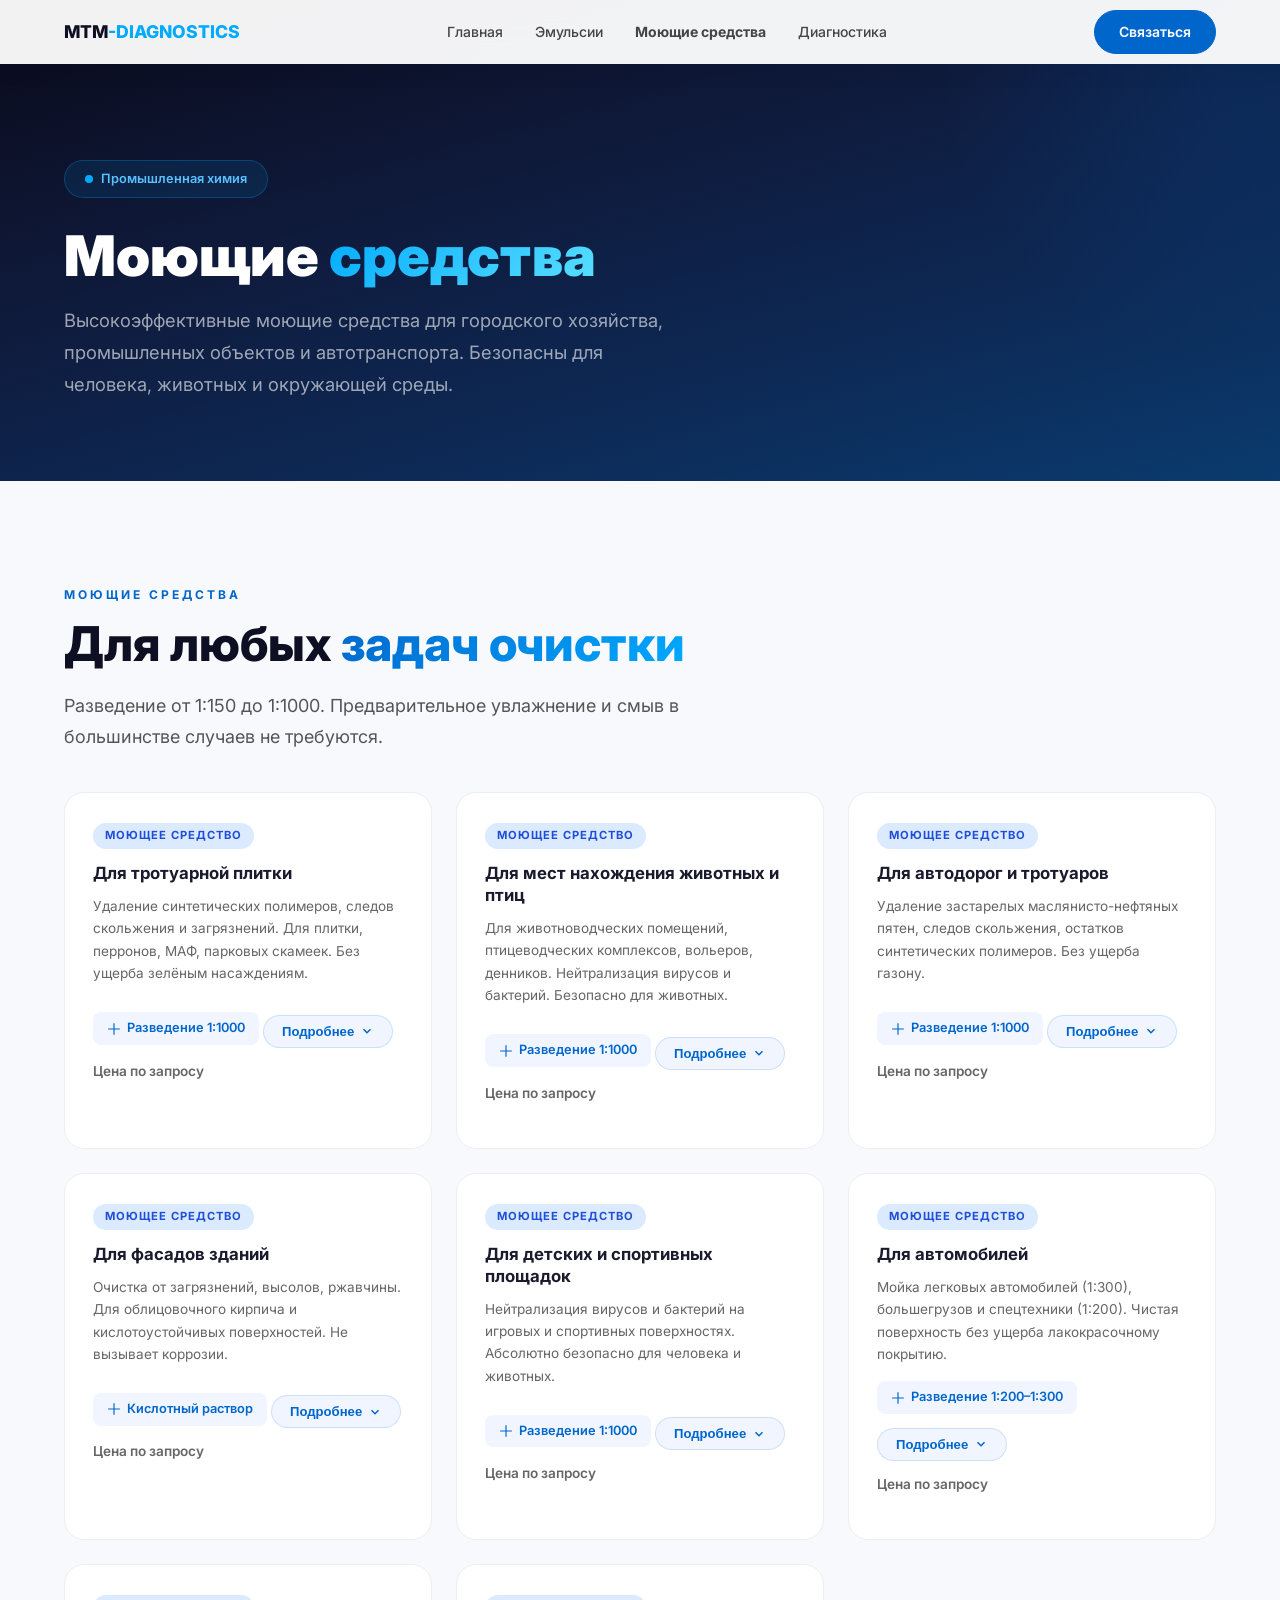
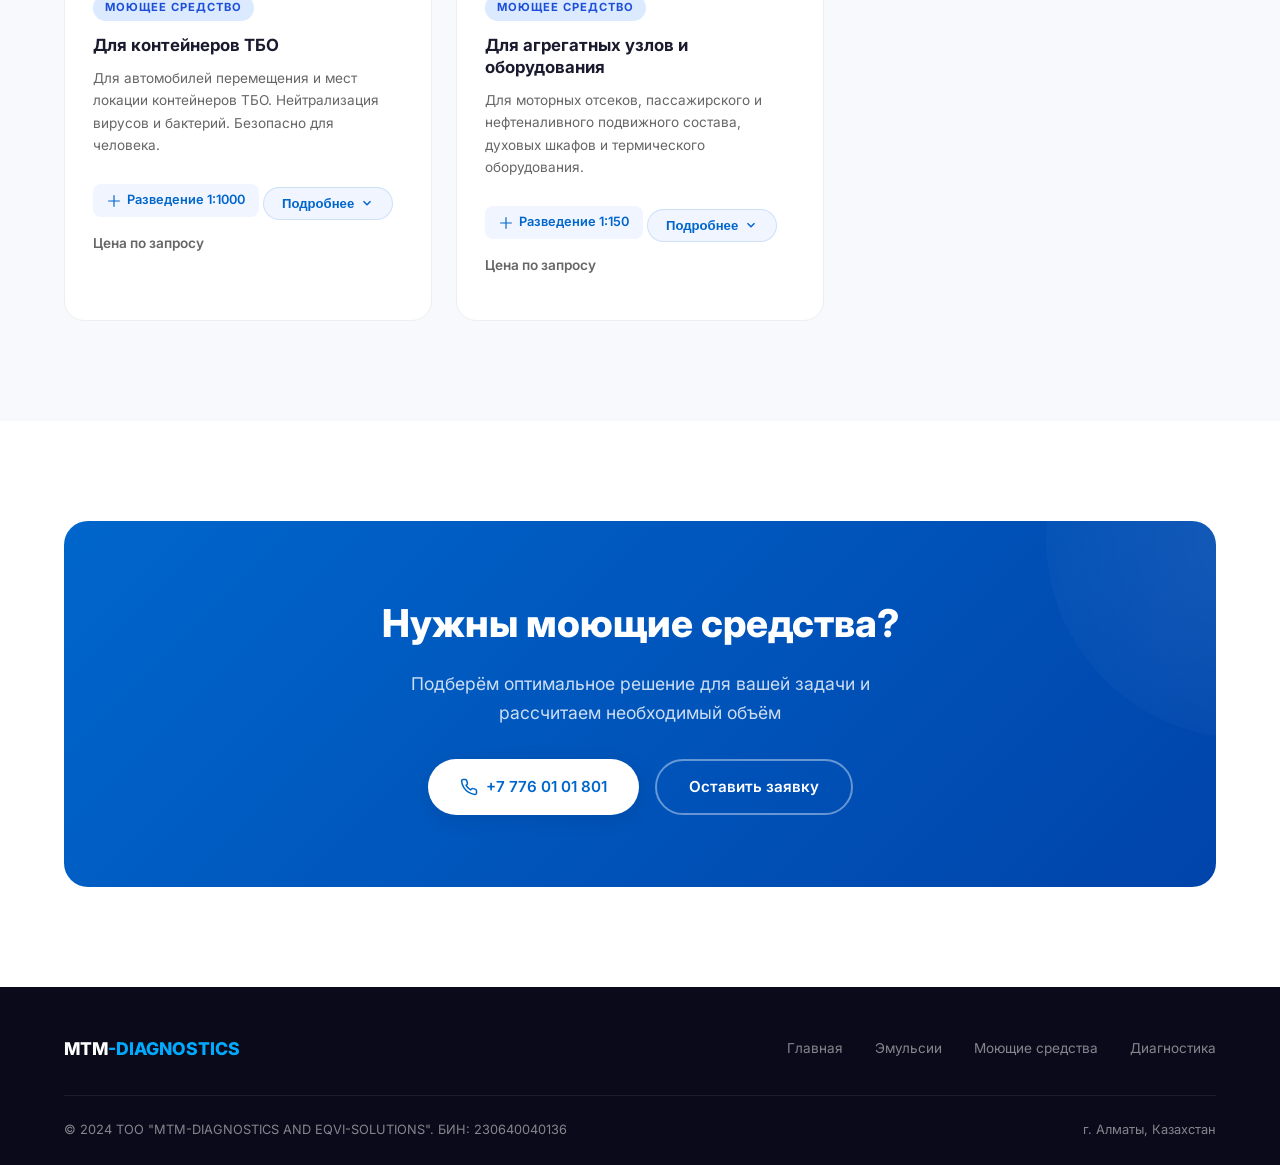
==== cleaning.html @ 6b984c1b "Разделение сайта на 4 страницы: главная, эмульсии, моющие средства, диагностика Вынесены общие стили" ====
<!DOCTYPE html>
<html lang="ru">
<head>
    <meta charset="UTF-8">
    <meta name="viewport" content="width=device-width, initial-scale=1.0">
    <title>Моющие средства — MTM-DIAGNOSTICS AND EQVI-SOLUTIONS</title>
    <link rel="preconnect" href="https://fonts.googleapis.com">
    <link href="https://fonts.googleapis.com/css2?family=Inter:wght@300;400;500;600;700;800;900&display=swap" rel="stylesheet">
    <link rel="stylesheet" href="style.css">
</head>
<body>

<!-- NAVBAR -->
<nav class="navbar navbar-light" id="navbar">
    <div class="container">
        <a href="index.html" class="nav-logo">MTM<span>-DIAGNOSTICS</span></a>
        <ul class="nav-links">
            <li><a href="index.html">Главная</a></li>
            <li><a href="emulsions.html">Эмульсии</a></li>
            <li><a href="cleaning.html" class="active">Моющие средства</a></li>
            <li><a href="diagnostics.html">Диагностика</a></li>
        </ul>
        <a href="index.html#contacts" class="nav-cta">Связаться</a>
        <button class="nav-burger" onclick="toggleMenu()">
            <span></span><span></span><span></span>
        </button>
    </div>
</nav>

<!-- MOBILE MENU -->
<div class="mobile-menu" id="mobileMenu">
    <button class="mobile-close" onclick="toggleMenu()">&times;</button>
    <a href="index.html" onclick="toggleMenu()">Главная</a>
    <a href="emulsions.html" onclick="toggleMenu()">Эмульсии</a>
    <a href="cleaning.html" onclick="toggleMenu()">Моющие средства</a>
    <a href="diagnostics.html" onclick="toggleMenu()">Диагностика</a>
    <a href="index.html#contacts" onclick="toggleMenu()">Контакты</a>
</div>

<!-- PAGE HERO -->
<section class="page-hero">
    <div class="container">
        <div class="hero-badge">Промышленная химия</div>
        <h1>Моющие <span class="highlight">средства</span></h1>
        <p>Высокоэффективные моющие средства для городского хозяйства, промышленных объектов и автотранспорта. Безопасны для человека, животных и окружающей среды.</p>
    </div>
</section>

<!-- PRODUCTS -->
<section class="section products" style="background:#f8f9fc;">
    <div class="container">
        <div class="fade-up">
            <span class="section-label">Моющие средства</span>
            <h2 class="section-title">Для любых <span class="gradient-text">задач очистки</span></h2>
            <p class="section-subtitle">Разведение от 1:150 до 1:1000. Предварительное увлажнение и смыв в большинстве случаев не требуются.</p>
        </div>

        <div class="products-grid" style="margin-top:40px;">
            <div class="product-card fade-up">
                <span class="product-tag tag-wash">Моющее средство</span>
                <h4>Для тротуарной плитки</h4>
                <p>Удаление синтетических полимеров, следов скольжения и загрязнений. Для плитки, перронов, МАФ, парковых скамеек. Без ущерба зелёным насаждениям.</p>
                <div class="product-ratio">
                    <svg width="14" height="14" viewBox="0 0 24 24" fill="none" stroke="currentColor" stroke-width="2"><path d="M12 2v20M2 12h20"/></svg>
                    Разведение 1:1000
                </div>
                <button class="expand-btn" onclick="toggleExpand(this)">Подробнее <svg viewBox="0 0 24 24" stroke-width="2.5"><polyline points="6 9 12 15 18 9"/></svg></button>
                <div class="expand-content">
                    <div class="expand-inner">
                        <h5>Применение и способ использования:</h5>
                        <p>Для мойки всех видов тротуарной/гранитной плитки, площадей вокзалов, ж/д перронов, мест ожидания общественного транспорта, МАФ, парковых скамеек и других форм благоустройства.</p>
                        <ul>
                            <li>Необходим технологический транспорт с системой водоподачи под давлением</li>
                            <li>Раствор готовится в соотношении 1:1000</li>
                            <li>Предварительное увлажнение и смыв моющего раствора не требуется</li>
                            <li>Ущерб зелёным насаждениям и газону исключается</li>
                        </ul>
                    </div>
                </div>
                <p class="product-price">Цена по запросу</p>
            </div>

            <div class="product-card fade-up">
                <span class="product-tag tag-wash">Моющее средство</span>
                <h4>Для мест нахождения животных и птиц</h4>
                <p>Для животноводческих помещений, птицеводческих комплексов, вольеров, денников. Нейтрализация вирусов и бактерий. Безопасно для животных.</p>
                <div class="product-ratio">
                    <svg width="14" height="14" viewBox="0 0 24 24" fill="none" stroke="currentColor" stroke-width="2"><path d="M12 2v20M2 12h20"/></svg>
                    Разведение 1:1000
                </div>
                <button class="expand-btn" onclick="toggleExpand(this)">Подробнее <svg viewBox="0 0 24 24" stroke-width="2.5"><polyline points="6 9 12 15 18 9"/></svg></button>
                <div class="expand-content">
                    <div class="expand-inner">
                        <h5>Применение и способ использования:</h5>
                        <p>Для мойки животноводческих помещений и птицеводческих комплексов, зон ветеринарного обслуживания, вольеров, денников и других мест нахождения животных и птицы.</p>
                        <ul>
                            <li>Необходимо оборудование с водоподачей под давлением или ручная мойка</li>
                            <li>Средство разводится водой 1:1000</li>
                            <li>Предварительное увлажнение и смыв не обязательны</li>
                            <li>Абсолютно безопасно для человека и животных</li>
                            <li>Обеспечивает чистоту и нейтрализацию вирусов и бактерий</li>
                        </ul>
                    </div>
                </div>
                <p class="product-price">Цена по запросу</p>
            </div>

            <div class="product-card fade-up">
                <span class="product-tag tag-wash">Моющее средство</span>
                <h4>Для автодорог и тротуаров</h4>
                <p>Удаление застарелых маслянисто-нефтяных пятен, следов скольжения, остатков синтетических полимеров. Без ущерба газону.</p>
                <div class="product-ratio">
                    <svg width="14" height="14" viewBox="0 0 24 24" fill="none" stroke="currentColor" stroke-width="2"><path d="M12 2v20M2 12h20"/></svg>
                    Разведение 1:1000
                </div>
                <button class="expand-btn" onclick="toggleExpand(this)">Подробнее <svg viewBox="0 0 24 24" stroke-width="2.5"><polyline points="6 9 12 15 18 9"/></svg></button>
                <div class="expand-content">
                    <div class="expand-inner">
                        <h5>Применение:</h5>
                        <ul>
                            <li>Необходим технологический транспорт с системой водоподачи под давлением</li>
                            <li>Раствор: в ёмкость с водой вносится средство в соотношении 1:1000</li>
                            <li>Обильный пролив автодороги / тротуара моющим раствором</li>
                            <li>Предварительное увлажнение и последующий смыв не требуются</li>
                            <li>Ущерб зелёным насаждениям и газону исключается</li>
                        </ul>
                    </div>
                </div>
                <p class="product-price">Цена по запросу</p>
            </div>

            <div class="product-card fade-up">
                <span class="product-tag tag-wash">Моющее средство</span>
                <h4>Для фасадов зданий</h4>
                <p>Очистка от загрязнений, высолов, ржавчины. Для облицовочного кирпича и кислотоустойчивых поверхностей. Не вызывает коррозии.</p>
                <div class="product-ratio">
                    <svg width="14" height="14" viewBox="0 0 24 24" fill="none" stroke="currentColor" stroke-width="2"><path d="M12 2v20M2 12h20"/></svg>
                    Кислотный раствор
                </div>
                <button class="expand-btn" onclick="toggleExpand(this)">Подробнее <svg viewBox="0 0 24 24" stroke-width="2.5"><polyline points="6 9 12 15 18 9"/></svg></button>
                <div class="expand-content">
                    <div class="expand-inner">
                        <h5>Способ применения:</h5>
                        <ul>
                            <li>Наносится равномерным слоем на загрязнённую поверхность</li>
                            <li>Пауза 2–10 минут в зависимости от устойчивости загрязнения</li>
                            <li>Протирается мягким щетинистым инструментом</li>
                            <li>После обработки раствор смывается водой</li>
                        </ul>
                        <p style="margin-top:8px;color:#c0392b;font-weight:600;">Требуется соблюдение правил предосторожности по применению кислотных растворов.</p>
                    </div>
                </div>
                <p class="product-price">Цена по запросу</p>
            </div>

            <div class="product-card fade-up">
                <span class="product-tag tag-wash">Моющее средство</span>
                <h4>Для детских и спортивных площадок</h4>
                <p>Нейтрализация вирусов и бактерий на игровых и спортивных поверхностях. Абсолютно безопасно для человека и животных.</p>
                <div class="product-ratio">
                    <svg width="14" height="14" viewBox="0 0 24 24" fill="none" stroke="currentColor" stroke-width="2"><path d="M12 2v20M2 12h20"/></svg>
                    Разведение 1:1000
                </div>
                <button class="expand-btn" onclick="toggleExpand(this)">Подробнее <svg viewBox="0 0 24 24" stroke-width="2.5"><polyline points="6 9 12 15 18 9"/></svg></button>
                <div class="expand-content">
                    <div class="expand-inner">
                        <h5>Применение:</h5>
                        <ul>
                            <li>Оборудование с водоподачей под давлением или ручная мойка</li>
                            <li>Средство разводится водой в соотношении 1:1000</li>
                            <li>Предварительное увлажнение и смыв не требуются</li>
                            <li>Абсолютно безопасно для человека и животных</li>
                        </ul>
                    </div>
                </div>
                <p class="product-price">Цена по запросу</p>
            </div>

            <div class="product-card fade-up">
                <span class="product-tag tag-wash">Моющее средство</span>
                <h4>Для автомобилей</h4>
                <p>Мойка легковых автомобилей (1:300), большегрузов и спецтехники (1:200). Чистая поверхность без ущерба лакокрасочному покрытию.</p>
                <div class="product-ratio">
                    <svg width="14" height="14" viewBox="0 0 24 24" fill="none" stroke="currentColor" stroke-width="2"><path d="M12 2v20M2 12h20"/></svg>
                    Разведение 1:200–1:300
                </div>
                <button class="expand-btn" onclick="toggleExpand(this)">Подробнее <svg viewBox="0 0 24 24" stroke-width="2.5"><polyline points="6 9 12 15 18 9"/></svg></button>
                <div class="expand-content">
                    <div class="expand-inner">
                        <h5>Способ применения:</h5>
                        <ul>
                            <li>Оборудование с водоподачей под высоким давлением или ручная мойка</li>
                            <li>Легковые: разведение 1:300</li>
                            <li>Большегрузы, тракторы, спецтехника: разведение 1:200</li>
                            <li>Мойка под высоким давлением в два этапа с перерывом в 1 минуту</li>
                            <li>Перед сушкой произвести смыв моющего раствора водой</li>
                            <li>Без ущерба лакокрасочному покрытию</li>
                        </ul>
                    </div>
                </div>
                <p class="product-price">Цена по запросу</p>
            </div>

            <div class="product-card fade-up">
                <span class="product-tag tag-wash">Моющее средство</span>
                <h4>Для контейнеров ТБО</h4>
                <p>Для автомобилей перемещения и мест локации контейнеров ТБО. Нейтрализация вирусов и бактерий. Безопасно для человека.</p>
                <div class="product-ratio">
                    <svg width="14" height="14" viewBox="0 0 24 24" fill="none" stroke="currentColor" stroke-width="2"><path d="M12 2v20M2 12h20"/></svg>
                    Разведение 1:1000
                </div>
                <button class="expand-btn" onclick="toggleExpand(this)">Подробнее <svg viewBox="0 0 24 24" stroke-width="2.5"><polyline points="6 9 12 15 18 9"/></svg></button>
                <div class="expand-content">
                    <div class="expand-inner">
                        <h5>Применение:</h5>
                        <ul>
                            <li>Необходимо оборудование с водоподачей под давлением или ручная мойка</li>
                            <li>Раствор: 1:1000</li>
                            <li>Предварительное увлажнение и смыв не обязательны</li>
                            <li>Безопасно для человека и животных</li>
                            <li>Нейтрализует вирусы и бактерии</li>
                        </ul>
                    </div>
                </div>
                <p class="product-price">Цена по запросу</p>
            </div>

            <div class="product-card fade-up">
                <span class="product-tag tag-wash">Моющее средство</span>
                <h4>Для агрегатных узлов и оборудования</h4>
                <p>Для моторных отсеков, пассажирского и нефтеналивного подвижного состава, духовых шкафов и термического оборудования.</p>
                <div class="product-ratio">
                    <svg width="14" height="14" viewBox="0 0 24 24" fill="none" stroke="currentColor" stroke-width="2"><path d="M12 2v20M2 12h20"/></svg>
                    Разведение 1:150
                </div>
                <button class="expand-btn" onclick="toggleExpand(this)">Подробнее <svg viewBox="0 0 24 24" stroke-width="2.5"><polyline points="6 9 12 15 18 9"/></svg></button>
                <div class="expand-content">
                    <div class="expand-inner">
                        <h5>Применение:</h5>
                        <p>Нейтрализация маслянисто-нефтяных, химических, жировых и других устойчивых загрязнений.</p>
                        <ul>
                            <li>Мойка в два этапа с перерывом в 2 минуты</li>
                            <li>Средство разводится водой 1:150</li>
                            <li>Необходимо оборудование с водоподачей под высоким давлением или ручная мойка</li>
                        </ul>
                    </div>
                </div>
                <p class="product-price">Цена по запросу</p>
            </div>
        </div>
    </div>
</section>

<!-- CTA -->
<section class="section cta-section">
    <div class="container">
        <div class="cta-box fade-up">
            <h2>Нужны моющие средства?</h2>
            <p>Подберём оптимальное решение для вашей задачи и рассчитаем необходимый объём</p>
            <div class="cta-buttons">
                <a href="tel:+77760101801" class="btn btn-white">
                    <svg width="18" height="18" viewBox="0 0 24 24" fill="none" stroke="currentColor" stroke-width="2"><path d="M22 16.92v3a2 2 0 01-2.18 2 19.79 19.79 0 01-8.63-3.07 19.5 19.5 0 01-6-6 19.79 19.79 0 01-3.07-8.67A2 2 0 014.11 2h3a2 2 0 012 1.72c.127.96.361 1.903.7 2.81a2 2 0 01-.45 2.11L8.09 9.91a16 16 0 006 6l1.27-1.27a2 2 0 012.11-.45c.907.339 1.85.573 2.81.7A2 2 0 0122 16.92z"/></svg>
                    +7 776 01 01 801
                </a>
                <a href="index.html#contacts" class="btn btn-outline" style="color:#fff;border-color:rgba(255,255,255,0.4);">
                    Оставить заявку
                </a>
            </div>
        </div>
    </div>
</section>

<!-- FOOTER -->
<footer class="footer">
    <div class="container">
        <div class="footer-top">
            <div class="footer-logo">MTM<span>-DIAGNOSTICS</span></div>
            <ul class="footer-links">
                <li><a href="index.html">Главная</a></li>
                <li><a href="emulsions.html">Эмульсии</a></li>
                <li><a href="cleaning.html">Моющие средства</a></li>
                <li><a href="diagnostics.html">Диагностика</a></li>
            </ul>
        </div>
        <div class="footer-bottom">
            <span>&copy; 2024 ТОО "MTM-DIAGNOSTICS AND EQVI-SOLUTIONS". БИН: 230640040136</span>
            <span>г. Алматы, Казахстан</span>
        </div>
    </div>
</footer>

<script>
    const navbar = document.getElementById('navbar');
    window.addEventListener('scroll', () => {
        if (window.scrollY > 50) navbar.classList.add('scrolled');
        else navbar.classList.remove('scrolled');
    });

    function toggleMenu() {
        document.getElementById('mobileMenu').classList.toggle('open');
    }

    const observer = new IntersectionObserver((entries) => {
        entries.forEach(entry => {
            if (entry.isIntersecting) entry.target.classList.add('visible');
        });
    }, { threshold: 0.1, rootMargin: '0px 0px -40px 0px' });
    document.querySelectorAll('.fade-up').forEach(el => observer.observe(el));

    function toggleExpand(btn) {
        const content = btn.nextElementSibling;
        const isOpen = content.classList.contains('open');
        const section = btn.closest('.products-grid');
        if (section) {
            section.querySelectorAll('.expand-content.open').forEach(el => {
                el.classList.remove('open');
                el.style.maxHeight = null;
                const prevBtn = el.previousElementSibling;
                if (prevBtn && prevBtn.classList.contains('expand-btn')) prevBtn.classList.remove('open');
            });
        }
        if (!isOpen) {
            content.classList.add('open');
            content.style.maxHeight = content.scrollHeight + 'px';
            btn.classList.add('open');
            btn.innerHTML = 'Свернуть <svg viewBox="0 0 24 24" stroke-width="2.5" style="width:14px;height:14px;stroke:currentColor;fill:none;transform:rotate(180deg)"><polyline points="6 9 12 15 18 9"/></svg>';
        } else {
            content.classList.remove('open');
            content.style.maxHeight = null;
            btn.classList.remove('open');
            btn.innerHTML = 'Подробнее <svg viewBox="0 0 24 24" stroke-width="2.5" style="width:14px;height:14px;stroke:currentColor;fill:none"><polyline points="6 9 12 15 18 9"/></svg>';
        }
    }
</script>

</body>
</html>
---- style.css ----
/* ===== RESET & BASE ===== */
*, *::before, *::after { margin: 0; padding: 0; box-sizing: border-box; }
html { scroll-behavior: smooth; font-size: 16px; }
body {
    font-family: 'Inter', sans-serif;
    color: #1a1a2e;
    background: #ffffff;
    line-height: 1.6;
    overflow-x: hidden;
}
a { text-decoration: none; color: inherit; }
img { max-width: 100%; display: block; }

/* ===== UTILITIES ===== */
.container { max-width: 1200px; margin: 0 auto; padding: 0 24px; }
.section { padding: 100px 0; }
.section-label {
    display: inline-block;
    font-size: 0.75rem;
    font-weight: 700;
    letter-spacing: 3px;
    text-transform: uppercase;
    color: #0066CC;
    margin-bottom: 12px;
}
.section-title {
    font-size: clamp(2rem, 4vw, 3rem);
    font-weight: 800;
    line-height: 1.15;
    margin-bottom: 20px;
    color: #0f0f23;
}
.section-subtitle {
    font-size: 1.125rem;
    color: #555;
    max-width: 640px;
    line-height: 1.7;
}
.gradient-text {
    background: linear-gradient(135deg, #0066CC, #00AAFF);
    -webkit-background-clip: text;
    -webkit-text-fill-color: transparent;
    background-clip: text;
}
.btn {
    display: inline-flex;
    align-items: center;
    gap: 8px;
    padding: 14px 32px;
    border-radius: 50px;
    font-size: 0.95rem;
    font-weight: 600;
    cursor: pointer;
    border: none;
    transition: all 0.3s ease;
}
.btn-primary {
    background: linear-gradient(135deg, #0066CC, #0088EE);
    color: #fff;
    box-shadow: 0 4px 20px rgba(0, 102, 204, 0.35);
}
.btn-primary:hover {
    transform: translateY(-2px);
    box-shadow: 0 8px 30px rgba(0, 102, 204, 0.5);
}
.btn-outline {
    background: transparent;
    color: #0066CC;
    border: 2px solid #0066CC;
}
.btn-outline:hover {
    background: #0066CC;
    color: #fff;
}
.btn-white {
    background: #fff;
    color: #0066CC;
    box-shadow: 0 4px 20px rgba(0,0,0,0.1);
}
.btn-white:hover {
    transform: translateY(-2px);
    box-shadow: 0 8px 30px rgba(0,0,0,0.15);
}

/* ===== ANIMATIONS ===== */
.fade-up {
    opacity: 0;
    transform: translateY(40px);
    transition: opacity 0.7s ease, transform 0.7s ease;
}
.fade-up.visible {
    opacity: 1;
    transform: translateY(0);
}

/* ===== NAVBAR ===== */
.navbar {
    position: fixed;
    top: 0;
    left: 0;
    right: 0;
    z-index: 1000;
    padding: 16px 0;
    transition: all 0.3s ease;
}
.navbar.scrolled, .navbar.navbar-light {
    background: rgba(255,255,255,0.95);
    backdrop-filter: blur(20px);
    box-shadow: 0 2px 30px rgba(0,0,0,0.06);
    padding: 10px 0;
}
.navbar .container {
    display: flex;
    justify-content: space-between;
    align-items: center;
}
.nav-logo {
    font-size: 1.1rem;
    font-weight: 800;
    color: #fff;
    transition: color 0.3s;
}
.navbar.scrolled .nav-logo, .navbar.navbar-light .nav-logo { color: #0f0f23; }
.nav-logo span { color: #00AAFF; }
.nav-links {
    display: flex;
    list-style: none;
    gap: 32px;
}
.nav-links a {
    font-size: 0.875rem;
    font-weight: 500;
    color: rgba(255,255,255,0.85);
    transition: color 0.3s;
}
.navbar.scrolled .nav-links a, .navbar.navbar-light .nav-links a { color: #444; }
.nav-links a:hover { color: #00AAFF; }
.nav-links a.active { color: #00AAFF; font-weight: 700; }
.nav-cta {
    font-size: 0.875rem;
    font-weight: 600;
    padding: 10px 24px;
    border-radius: 50px;
    background: rgba(255,255,255,0.15);
    color: #fff;
    border: 1px solid rgba(255,255,255,0.3);
    transition: all 0.3s;
}
.navbar.scrolled .nav-cta, .navbar.navbar-light .nav-cta {
    background: #0066CC;
    color: #fff;
    border-color: #0066CC;
}
.nav-cta:hover { transform: translateY(-1px); }
.nav-burger {
    display: none;
    flex-direction: column;
    gap: 5px;
    cursor: pointer;
    background: none;
    border: none;
    padding: 4px;
}
.nav-burger span {
    width: 24px;
    height: 2px;
    background: #fff;
    border-radius: 2px;
    transition: all 0.3s;
}
.navbar.scrolled .nav-burger span, .navbar.navbar-light .nav-burger span { background: #0f0f23; }

/* ===== HERO ===== */
.hero {
    position: relative;
    min-height: 100vh;
    display: flex;
    align-items: center;
    background: linear-gradient(165deg, #0a0a1a 0%, #0f1b3d 40%, #0d2955 70%, #0a3b6e 100%);
    overflow: hidden;
}
.hero::before {
    content: '';
    position: absolute;
    top: -50%;
    right: -20%;
    width: 800px;
    height: 800px;
    background: radial-gradient(circle, rgba(0,102,204,0.15) 0%, transparent 70%);
    border-radius: 50%;
}
.hero::after {
    content: '';
    position: absolute;
    bottom: -30%;
    left: -10%;
    width: 600px;
    height: 600px;
    background: radial-gradient(circle, rgba(0,170,255,0.1) 0%, transparent 70%);
    border-radius: 50%;
}
.hero-content {
    position: relative;
    z-index: 2;
    padding: 120px 0 80px;
}
.hero-badge {
    display: inline-flex;
    align-items: center;
    gap: 8px;
    padding: 8px 20px;
    background: rgba(0,170,255,0.1);
    border: 1px solid rgba(0,170,255,0.25);
    border-radius: 50px;
    font-size: 0.8rem;
    font-weight: 600;
    color: #5bc0ff;
    margin-bottom: 28px;
}
.hero-badge::before {
    content: '';
    width: 8px;
    height: 8px;
    background: #00AAFF;
    border-radius: 50%;
    animation: pulse 2s infinite;
}
@keyframes pulse {
    0%, 100% { opacity: 1; transform: scale(1); }
    50% { opacity: 0.5; transform: scale(1.5); }
}
.hero h1 {
    font-size: clamp(2.5rem, 5.5vw, 4.5rem);
    font-weight: 900;
    color: #fff;
    line-height: 1.1;
    margin-bottom: 24px;
    max-width: 800px;
}
.hero h1 .highlight {
    background: linear-gradient(135deg, #00AAFF, #5be0ff);
    -webkit-background-clip: text;
    -webkit-text-fill-color: transparent;
    background-clip: text;
}
.hero p {
    font-size: 1.15rem;
    color: rgba(255,255,255,0.65);
    max-width: 560px;
    line-height: 1.75;
    margin-bottom: 40px;
}
.hero-buttons { display: flex; gap: 16px; flex-wrap: wrap; margin-bottom: 64px; }
.hero-stats {
    display: grid;
    grid-template-columns: repeat(4, 1fr);
    gap: 32px;
    padding-top: 48px;
    border-top: 1px solid rgba(255,255,255,0.08);
}
.hero-stat { text-align: left; }
.hero-stat-value {
    font-size: clamp(1.8rem, 3vw, 2.5rem);
    font-weight: 800;
    color: #fff;
    line-height: 1;
    margin-bottom: 6px;
}
.hero-stat-value span { color: #00AAFF; }
.hero-stat-label {
    font-size: 0.8rem;
    color: rgba(255,255,255,0.45);
    font-weight: 500;
    line-height: 1.4;
}

/* ===== PAGE HERO (for subpages) ===== */
.page-hero {
    position: relative;
    padding: 160px 0 80px;
    background: linear-gradient(165deg, #0a0a1a 0%, #0f1b3d 40%, #0d2955 70%, #0a3b6e 100%);
    overflow: hidden;
}
.page-hero::before {
    content: '';
    position: absolute;
    top: -50%;
    right: -20%;
    width: 600px;
    height: 600px;
    background: radial-gradient(circle, rgba(0,102,204,0.15) 0%, transparent 70%);
    border-radius: 50%;
}
.page-hero h1 {
    font-size: clamp(2.2rem, 4.5vw, 3.5rem);
    font-weight: 900;
    color: #fff;
    line-height: 1.1;
    margin-bottom: 16px;
    position: relative;
    z-index: 2;
}
.page-hero h1 .highlight {
    background: linear-gradient(135deg, #00AAFF, #5be0ff);
    -webkit-background-clip: text;
    -webkit-text-fill-color: transparent;
    background-clip: text;
}
.page-hero p {
    font-size: 1.15rem;
    color: rgba(255,255,255,0.6);
    max-width: 600px;
    line-height: 1.75;
    position: relative;
    z-index: 2;
}
.page-hero .hero-badge {
    position: relative;
    z-index: 2;
}

/* ===== TWO DIRECTIONS BLOCK ===== */
.directions {
    background: #fff;
}
.directions-grid {
    display: grid;
    grid-template-columns: 1fr 1fr;
    gap: 32px;
    margin-top: 48px;
}
.direction-card {
    position: relative;
    border-radius: 24px;
    padding: 48px 36px;
    overflow: hidden;
    transition: transform 0.4s, box-shadow 0.4s;
    cursor: pointer;
    text-decoration: none;
    display: block;
}
.direction-card:hover {
    transform: translateY(-8px);
    box-shadow: 0 24px 60px rgba(0,0,0,0.12);
}
.direction-card-diag {
    background: linear-gradient(165deg, #0a0a1a 0%, #0d2955 100%);
    color: #fff;
}
.direction-card-chem {
    background: linear-gradient(165deg, #065f46 0%, #047857 50%, #059669 100%);
    color: #fff;
}
.direction-card::before {
    content: '';
    position: absolute;
    top: -40%;
    right: -20%;
    width: 300px;
    height: 300px;
    background: radial-gradient(circle, rgba(255,255,255,0.08) 0%, transparent 70%);
    border-radius: 50%;
}
.direction-card-icon {
    width: 72px;
    height: 72px;
    border-radius: 18px;
    background: rgba(255,255,255,0.12);
    display: flex;
    align-items: center;
    justify-content: center;
    margin-bottom: 24px;
    position: relative;
    z-index: 2;
}
.direction-card-icon svg { width: 36px; height: 36px; }
.direction-card h3 {
    font-size: 1.5rem;
    font-weight: 800;
    margin-bottom: 12px;
    position: relative;
    z-index: 2;
}
.direction-card p {
    font-size: 0.95rem;
    opacity: 0.75;
    line-height: 1.7;
    margin-bottom: 24px;
    position: relative;
    z-index: 2;
}
.direction-card .card-link {
    display: inline-flex;
    align-items: center;
    gap: 8px;
    font-size: 0.9rem;
    font-weight: 600;
    padding: 10px 24px;
    border-radius: 50px;
    background: rgba(255,255,255,0.15);
    border: 1px solid rgba(255,255,255,0.25);
    color: #fff;
    transition: all 0.3s;
    position: relative;
    z-index: 2;
}
.direction-card:hover .card-link {
    background: rgba(255,255,255,0.25);
}
.direction-card .card-link svg {
    width: 16px;
    height: 16px;
    transition: transform 0.3s;
}
.direction-card:hover .card-link svg {
    transform: translateX(4px);
}

/* Sub-directions for chemistry */
.sub-directions {
    display: grid;
    grid-template-columns: 1fr 1fr;
    gap: 20px;
    margin-top: 48px;
}
.sub-direction-card {
    background: #fff;
    border-radius: 20px;
    padding: 32px 28px;
    border: 1px solid #eee;
    transition: all 0.3s;
    display: block;
    text-decoration: none;
    color: inherit;
}
.sub-direction-card:hover {
    transform: translateY(-4px);
    box-shadow: 0 16px 40px rgba(0,0,0,0.08);
    border-color: transparent;
}
.sub-direction-card .sub-icon {
    width: 56px;
    height: 56px;
    border-radius: 14px;
    display: flex;
    align-items: center;
    justify-content: center;
    margin-bottom: 16px;
    font-size: 1.5rem;
}
.sub-icon-blue { background: rgba(0,102,204,0.1); }
.sub-icon-green { background: rgba(16,185,129,0.1); }
.sub-direction-card h4 {
    font-size: 1.1rem;
    font-weight: 700;
    margin-bottom: 8px;
    color: #0f0f23;
}
.sub-direction-card p {
    font-size: 0.85rem;
    color: #666;
    line-height: 1.65;
}

/* ===== ABOUT ===== */
.about { background: #f8f9fc; }
.about-grid {
    display: grid;
    grid-template-columns: 1fr 1fr;
    gap: 64px;
    align-items: center;
    margin-top: 48px;
}
.about-text p { color: #555; margin-bottom: 20px; line-height: 1.8; }
.about-features {
    display: grid;
    grid-template-columns: 1fr 1fr;
    gap: 20px;
    margin-top: 32px;
}
.about-feature {
    background: #fff;
    border-radius: 16px;
    padding: 24px;
    box-shadow: 0 2px 20px rgba(0,0,0,0.04);
    transition: transform 0.3s, box-shadow 0.3s;
}
.about-feature:hover {
    transform: translateY(-4px);
    box-shadow: 0 8px 30px rgba(0,0,0,0.08);
}
.about-feature-icon {
    width: 48px;
    height: 48px;
    border-radius: 12px;
    display: flex;
    align-items: center;
    justify-content: center;
    font-size: 1.4rem;
    margin-bottom: 12px;
}
.about-feature h4 {
    font-size: 0.95rem;
    font-weight: 700;
    margin-bottom: 4px;
}
.about-feature p {
    font-size: 0.8rem;
    color: #777;
    margin: 0;
}
.icon-blue { background: rgba(0,102,204,0.1); color: #0066CC; }
.icon-green { background: rgba(16,185,129,0.1); color: #10b981; }
.icon-orange { background: rgba(245,158,11,0.1); color: #f59e0b; }
.icon-purple { background: rgba(139,92,246,0.1); color: #8b5cf6; }

/* ===== MTM DIAGNOSTICS ===== */
.diagnostics { background: #fff; }
.diag-intro { margin-top: 48px; margin-bottom: 64px; }
.diag-intro p { color: #555; max-width: 720px; line-height: 1.8; }
.diag-cards {
    display: grid;
    grid-template-columns: repeat(3, 1fr);
    gap: 24px;
    margin-bottom: 64px;
}
.diag-card {
    background: linear-gradient(145deg, #f0f5ff 0%, #fff 100%);
    border-radius: 20px;
    padding: 36px 28px;
    border: 1px solid rgba(0,102,204,0.08);
    transition: all 0.4s ease;
    position: relative;
    overflow: hidden;
}
.diag-card::before {
    content: '';
    position: absolute;
    top: 0;
    left: 0;
    right: 0;
    height: 3px;
    background: linear-gradient(90deg, #0066CC, #00AAFF);
    opacity: 0;
    transition: opacity 0.3s;
}
.diag-card:hover::before { opacity: 1; }
.diag-card:hover {
    transform: translateY(-6px);
    box-shadow: 0 20px 50px rgba(0,102,204,0.1);
}
.diag-card-icon {
    width: 56px;
    height: 56px;
    border-radius: 14px;
    background: linear-gradient(135deg, #0066CC, #0088EE);
    display: flex;
    align-items: center;
    justify-content: center;
    margin-bottom: 20px;
}
.diag-card-icon svg { width: 28px; height: 28px; fill: #fff; }
.diag-card h3 {
    font-size: 1.15rem;
    font-weight: 700;
    margin-bottom: 10px;
    color: #0f0f23;
}
.diag-card p {
    font-size: 0.9rem;
    color: #666;
    line-height: 1.7;
}

/* Advantages */
.advantages {
    background: linear-gradient(165deg, #0a0a1a 0%, #0d2955 100%);
    border-radius: 24px;
    padding: 64px 48px;
    margin-top: 48px;
}
.advantages h3 {
    font-size: 1.8rem;
    font-weight: 800;
    color: #fff;
    margin-bottom: 40px;
}
.adv-grid {
    display: grid;
    grid-template-columns: repeat(2, 1fr);
    gap: 20px;
}
.adv-item {
    display: flex;
    gap: 16px;
    align-items: flex-start;
    padding: 20px;
    background: rgba(255,255,255,0.05);
    border-radius: 14px;
    border: 1px solid rgba(255,255,255,0.08);
    transition: background 0.3s;
}
.adv-item:hover { background: rgba(255,255,255,0.08); }
.adv-check {
    flex-shrink: 0;
    width: 32px;
    height: 32px;
    border-radius: 50%;
    background: rgba(0,170,255,0.15);
    display: flex;
    align-items: center;
    justify-content: center;
}
.adv-check svg { width: 16px; height: 16px; stroke: #00AAFF; fill: none; }
.adv-item h4 { font-size: 0.95rem; font-weight: 600; color: #fff; margin-bottom: 4px; }
.adv-item p { font-size: 0.8rem; color: rgba(255,255,255,0.55); line-height: 1.5; }

/* ===== EQUIPMENT ===== */
.equipment { background: #f8f9fc; }
.equip-grid {
    display: grid;
    grid-template-columns: repeat(3, 1fr);
    gap: 24px;
    margin-top: 48px;
}
.equip-card {
    background: #fff;
    border-radius: 20px;
    padding: 32px;
    text-align: center;
    box-shadow: 0 2px 20px rgba(0,0,0,0.04);
    transition: all 0.3s;
    border: 1px solid #eee;
}
.equip-card:hover {
    transform: translateY(-6px);
    box-shadow: 0 16px 40px rgba(0,0,0,0.08);
    border-color: #0066CC;
}
.equip-icon {
    width: 72px;
    height: 72px;
    border-radius: 50%;
    background: linear-gradient(135deg, #e8f0fe, #d0e3ff);
    display: flex;
    align-items: center;
    justify-content: center;
    margin: 0 auto 16px;
    font-size: 1.8rem;
}
.equip-card h4 { font-size: 1.05rem; font-weight: 700; margin-bottom: 8px; }
.equip-card p { font-size: 0.85rem; color: #777; }

/* ===== EXPANDABLE DETAILS ===== */
.expand-btn {
    display: inline-flex;
    align-items: center;
    gap: 6px;
    margin-top: 14px;
    padding: 8px 18px;
    font-size: 0.82rem;
    font-weight: 600;
    color: #0066CC;
    background: #f0f5ff;
    border: 1px solid rgba(0,102,204,0.15);
    border-radius: 50px;
    cursor: pointer;
    transition: all 0.3s;
}
.expand-btn:hover {
    background: #0066CC;
    color: #fff;
    border-color: #0066CC;
}
.expand-btn:hover svg { stroke: #fff; }
.expand-btn svg {
    width: 14px; height: 14px;
    stroke: #0066CC;
    fill: none;
    transition: transform 0.3s, stroke 0.3s;
}
.expand-btn.open svg { transform: rotate(180deg); }
.expand-content {
    max-height: 0;
    overflow: hidden;
    transition: max-height 0.5s cubic-bezier(0.4, 0, 0.2, 1), padding 0.3s;
    padding: 0;
}
.expand-content.open {
    padding-top: 16px;
}
.expand-inner {
    padding: 20px;
    background: #f8f9fc;
    border-radius: 12px;
    border: 1px solid #e5e7eb;
    font-size: 0.85rem;
    color: #555;
    line-height: 1.75;
}
.expand-inner h5 {
    font-size: 0.9rem;
    font-weight: 700;
    color: #0f0f23;
    margin-bottom: 8px;
}
.expand-inner ul {
    margin: 8px 0 0 18px;
    list-style: disc;
}
.expand-inner ul li { margin-bottom: 4px; }
.expand-inner .detail-badge {
    display: inline-block;
    padding: 3px 10px;
    background: #dbeafe;
    color: #1d4ed8;
    border-radius: 6px;
    font-size: 0.75rem;
    font-weight: 600;
    margin-right: 6px;
    margin-bottom: 6px;
}

/* ===== PRODUCTS ===== */
.products { background: #fff; }
.products-tabs {
    display: flex;
    gap: 8px;
    flex-wrap: wrap;
    margin: 32px 0;
}
.tab-btn {
    padding: 10px 24px;
    border-radius: 50px;
    font-size: 0.85rem;
    font-weight: 600;
    cursor: pointer;
    border: 2px solid #e5e7eb;
    background: #fff;
    color: #555;
    transition: all 0.3s;
}
.tab-btn.active, .tab-btn:hover {
    border-color: #0066CC;
    background: #0066CC;
    color: #fff;
}
.products-grid {
    display: grid;
    grid-template-columns: repeat(auto-fill, minmax(340px, 1fr));
    gap: 24px;
    margin-top: 12px;
}
.product-card {
    background: #fff;
    border-radius: 20px;
    border: 1px solid #eee;
    padding: 28px;
    transition: all 0.3s;
    position: relative;
}
.product-card:hover {
    transform: translateY(-4px);
    box-shadow: 0 16px 40px rgba(0,0,0,0.08);
    border-color: transparent;
}
.product-tag {
    display: inline-block;
    font-size: 0.7rem;
    font-weight: 700;
    letter-spacing: 1px;
    text-transform: uppercase;
    padding: 4px 12px;
    border-radius: 50px;
    margin-bottom: 14px;
}
.tag-wash { background: #dbeafe; color: #1d4ed8; }
.tag-emulsion { background: #d1fae5; color: #065f46; }
.tag-protect { background: #fef3c7; color: #92400e; }
.product-card h4 {
    font-size: 1.05rem;
    font-weight: 700;
    margin-bottom: 10px;
    line-height: 1.3;
}
.product-card p {
    font-size: 0.85rem;
    color: #666;
    line-height: 1.65;
    margin-bottom: 16px;
}
.product-ratio {
    display: inline-flex;
    align-items: center;
    gap: 6px;
    font-size: 0.8rem;
    font-weight: 600;
    color: #0066CC;
    background: #f0f5ff;
    padding: 6px 14px;
    border-radius: 8px;
}
.product-price {
    font-size: 0.85rem;
    font-weight: 600;
    color: #0f0f23;
    margin-top: 12px;
}

/* ===== GEOGRAPHY ===== */
.geography {
    background: linear-gradient(165deg, #0a0a1a, #0d2955);
    color: #fff;
}
.geo-grid {
    display: grid;
    grid-template-columns: 1fr 1fr;
    gap: 48px;
    margin-top: 48px;
}
.geo-block h4 {
    font-size: 1rem;
    font-weight: 700;
    margin-bottom: 20px;
    color: #00AAFF;
}
.geo-list {
    display: flex;
    flex-wrap: wrap;
    gap: 8px;
}
.geo-chip {
    padding: 8px 16px;
    background: rgba(255,255,255,0.06);
    border: 1px solid rgba(255,255,255,0.1);
    border-radius: 50px;
    font-size: 0.85rem;
    color: rgba(255,255,255,0.7);
    transition: all 0.3s;
}
.geo-chip:hover {
    background: rgba(0,170,255,0.15);
    border-color: rgba(0,170,255,0.3);
    color: #fff;
}

/* ===== CTA ===== */
.cta-section {
    background: #fff;
    text-align: center;
}
.cta-box {
    background: linear-gradient(135deg, #0066CC, #0044AA);
    border-radius: 24px;
    padding: 72px 48px;
    color: #fff;
    position: relative;
    overflow: hidden;
}
.cta-box::before {
    content: '';
    position: absolute;
    top: -50%;
    right: -20%;
    width: 400px;
    height: 400px;
    background: radial-gradient(circle, rgba(255,255,255,0.08), transparent);
    border-radius: 50%;
}
.cta-box h2 {
    font-size: clamp(1.8rem, 3vw, 2.5rem);
    font-weight: 800;
    margin-bottom: 16px;
    position: relative;
}
.cta-box p {
    font-size: 1.1rem;
    opacity: 0.8;
    max-width: 500px;
    margin: 0 auto 32px;
    position: relative;
}
.cta-buttons {
    display: flex;
    justify-content: center;
    gap: 16px;
    flex-wrap: wrap;
    position: relative;
}

/* ===== CONTACTS ===== */
.contacts { background: #f8f9fc; }
.contacts-grid {
    display: grid;
    grid-template-columns: 1fr 1fr;
    gap: 48px;
    margin-top: 48px;
}
.contact-info-cards {
    display: flex;
    flex-direction: column;
    gap: 16px;
}
.contact-info-card {
    background: #fff;
    border-radius: 16px;
    padding: 24px;
    display: flex;
    gap: 16px;
    align-items: center;
    box-shadow: 0 2px 15px rgba(0,0,0,0.04);
    transition: transform 0.3s;
}
.contact-info-card:hover { transform: translateX(6px); }
.contact-icon {
    width: 52px;
    height: 52px;
    border-radius: 14px;
    background: linear-gradient(135deg, #e8f0fe, #d0e3ff);
    display: flex;
    align-items: center;
    justify-content: center;
    flex-shrink: 0;
}
.contact-icon svg { width: 22px; height: 22px; stroke: #0066CC; fill: none; }
.contact-info-card h4 { font-size: 0.85rem; font-weight: 600; color: #888; margin-bottom: 4px; }
.contact-info-card p { font-size: 1rem; font-weight: 600; color: #0f0f23; }
.contact-info-card a { color: #0066CC; }
.contact-form {
    background: #fff;
    border-radius: 20px;
    padding: 36px;
    box-shadow: 0 4px 30px rgba(0,0,0,0.06);
}
.contact-form h3 {
    font-size: 1.3rem;
    font-weight: 700;
    margin-bottom: 24px;
}
.form-group { margin-bottom: 16px; }
.form-group label {
    display: block;
    font-size: 0.85rem;
    font-weight: 600;
    color: #444;
    margin-bottom: 6px;
}
.form-group input,
.form-group textarea,
.form-group select {
    width: 100%;
    padding: 12px 16px;
    border: 2px solid #e5e7eb;
    border-radius: 12px;
    font-size: 0.95rem;
    font-family: inherit;
    transition: border-color 0.3s;
    background: #fafafa;
}
.form-group input:focus,
.form-group textarea:focus,
.form-group select:focus {
    outline: none;
    border-color: #0066CC;
    background: #fff;
}
.form-group textarea { resize: vertical; min-height: 100px; }
.form-row { display: grid; grid-template-columns: 1fr 1fr; gap: 16px; }
.form-submit {
    width: 100%;
    padding: 14px;
    border: none;
    border-radius: 12px;
    background: linear-gradient(135deg, #0066CC, #0088EE);
    color: #fff;
    font-size: 1rem;
    font-weight: 700;
    cursor: pointer;
    transition: all 0.3s;
    margin-top: 8px;
}
.form-submit:hover {
    transform: translateY(-2px);
    box-shadow: 0 8px 25px rgba(0,102,204,0.4);
}

/* ===== FOOTER ===== */
.footer {
    background: #0a0a1a;
    color: rgba(255,255,255,0.5);
    padding: 48px 0 24px;
}
.footer-top {
    display: flex;
    justify-content: space-between;
    align-items: flex-start;
    padding-bottom: 32px;
    border-bottom: 1px solid rgba(255,255,255,0.08);
    margin-bottom: 24px;
}
.footer-logo {
    font-size: 1.1rem;
    font-weight: 800;
    color: #fff;
}
.footer-logo span { color: #00AAFF; }
.footer-links {
    display: flex;
    gap: 32px;
    list-style: none;
}
.footer-links a {
    font-size: 0.85rem;
    transition: color 0.3s;
}
.footer-links a:hover { color: #00AAFF; }
.footer-bottom {
    display: flex;
    justify-content: space-between;
    font-size: 0.8rem;
}

/* ===== MOBILE MENU ===== */
.mobile-menu {
    display: none;
    position: fixed;
    top: 0;
    left: 0;
    right: 0;
    bottom: 0;
    background: rgba(10,10,26,0.97);
    z-index: 999;
    flex-direction: column;
    align-items: center;
    justify-content: center;
    gap: 24px;
}
.mobile-menu.open { display: flex; }
.mobile-menu a {
    font-size: 1.3rem;
    font-weight: 600;
    color: #fff;
    transition: color 0.3s;
}
.mobile-menu a:hover { color: #00AAFF; }
.mobile-close {
    position: absolute;
    top: 24px;
    right: 24px;
    font-size: 2rem;
    color: #fff;
    cursor: pointer;
    background: none;
    border: none;
}

/* ===== RESPONSIVE ===== */
@media (max-width: 1024px) {
    .hero-stats { grid-template-columns: repeat(2, 1fr); gap: 24px; }
    .diag-cards { grid-template-columns: repeat(2, 1fr); }
    .about-grid { grid-template-columns: 1fr; gap: 40px; }
    .adv-grid { grid-template-columns: 1fr; }
    .directions-grid { grid-template-columns: 1fr; }
}
@media (max-width: 768px) {
    .section { padding: 64px 0; }
    .nav-links, .nav-cta { display: none; }
    .nav-burger { display: flex; }
    .hero-stats { grid-template-columns: repeat(2, 1fr); }
    .diag-cards { grid-template-columns: 1fr; }
    .equip-grid { grid-template-columns: repeat(2, 1fr); }
    .products-grid { grid-template-columns: 1fr; }
    .geo-grid { grid-template-columns: 1fr; }
    .contacts-grid { grid-template-columns: 1fr; }
    .form-row { grid-template-columns: 1fr; }
    .advantages { padding: 40px 24px; }
    .footer-top { flex-direction: column; gap: 24px; }
    .footer-bottom { flex-direction: column; gap: 8px; }
    .cta-box { padding: 48px 24px; }
    .sub-directions { grid-template-columns: 1fr; }
}
@media (max-width: 480px) {
    .hero-stats { grid-template-columns: 1fr 1fr; gap: 16px; }
    .equip-grid { grid-template-columns: 1fr; }
    .about-features { grid-template-columns: 1fr; }
}
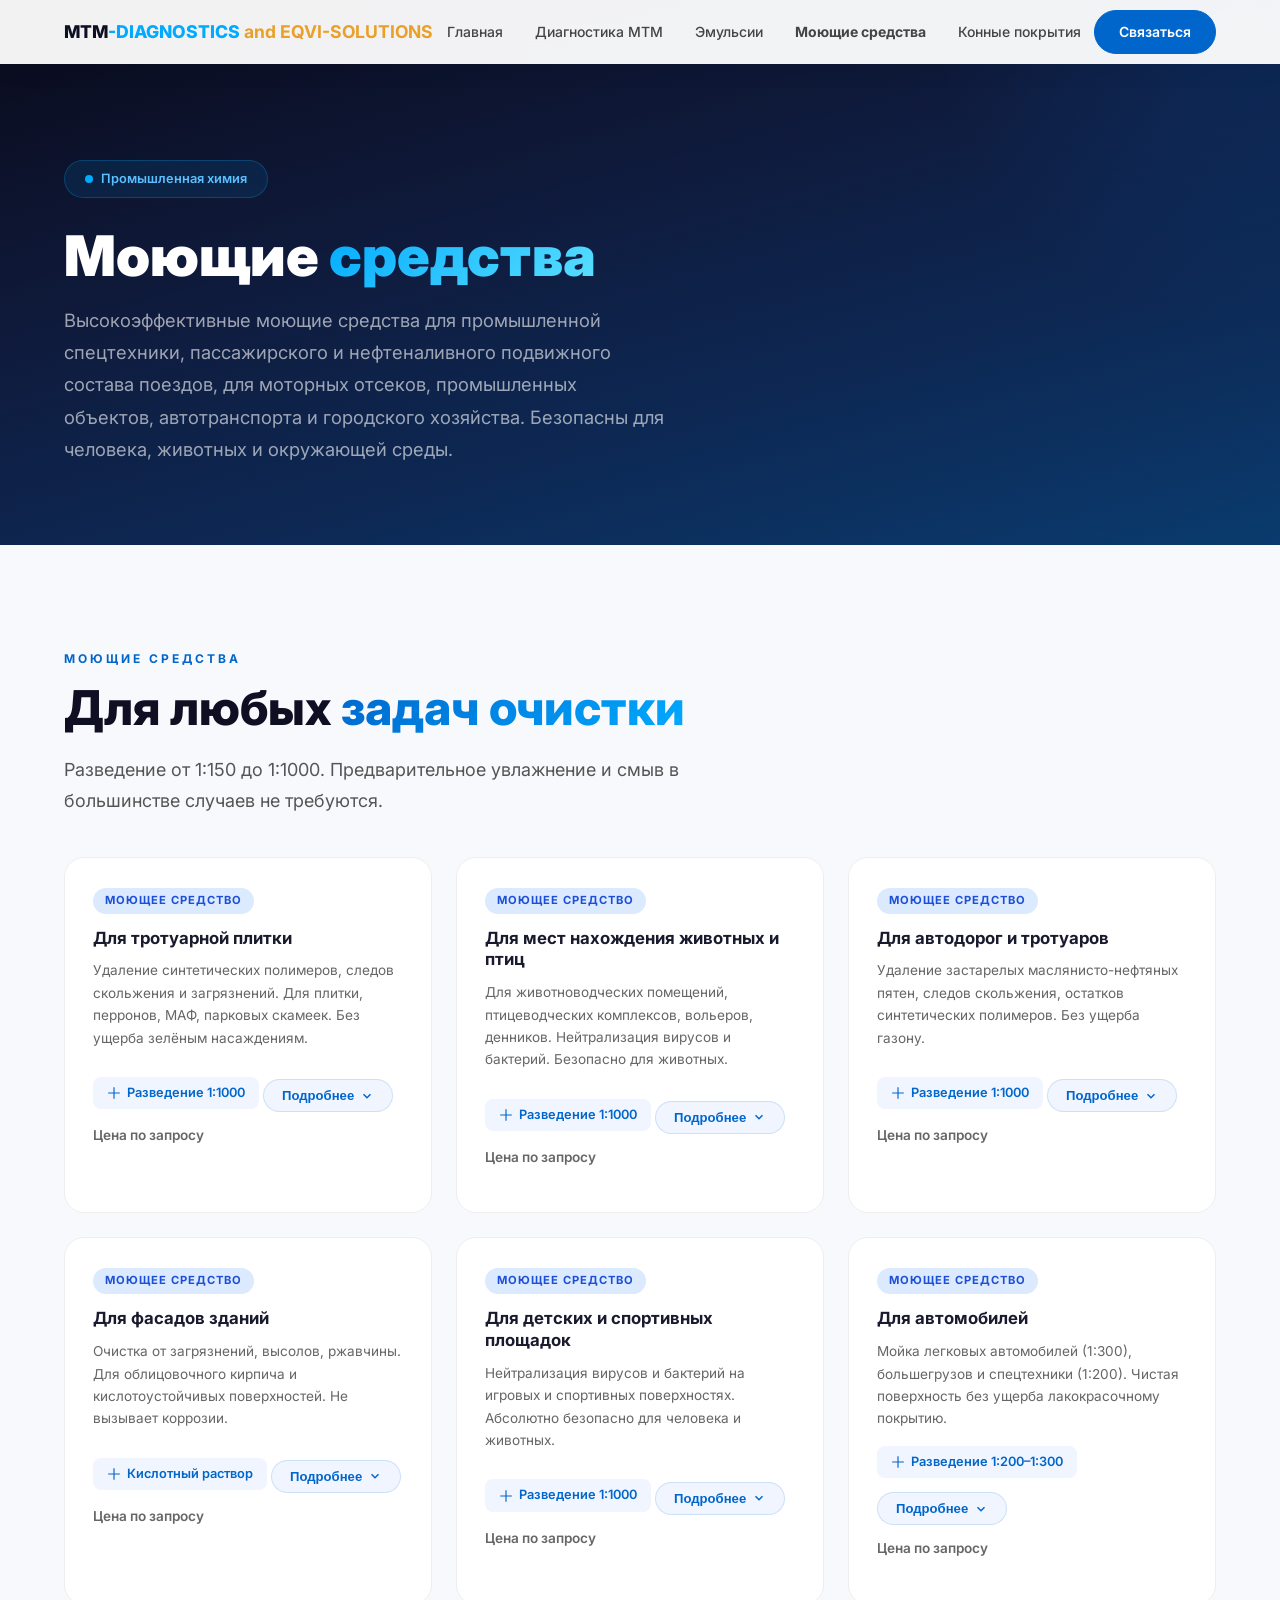
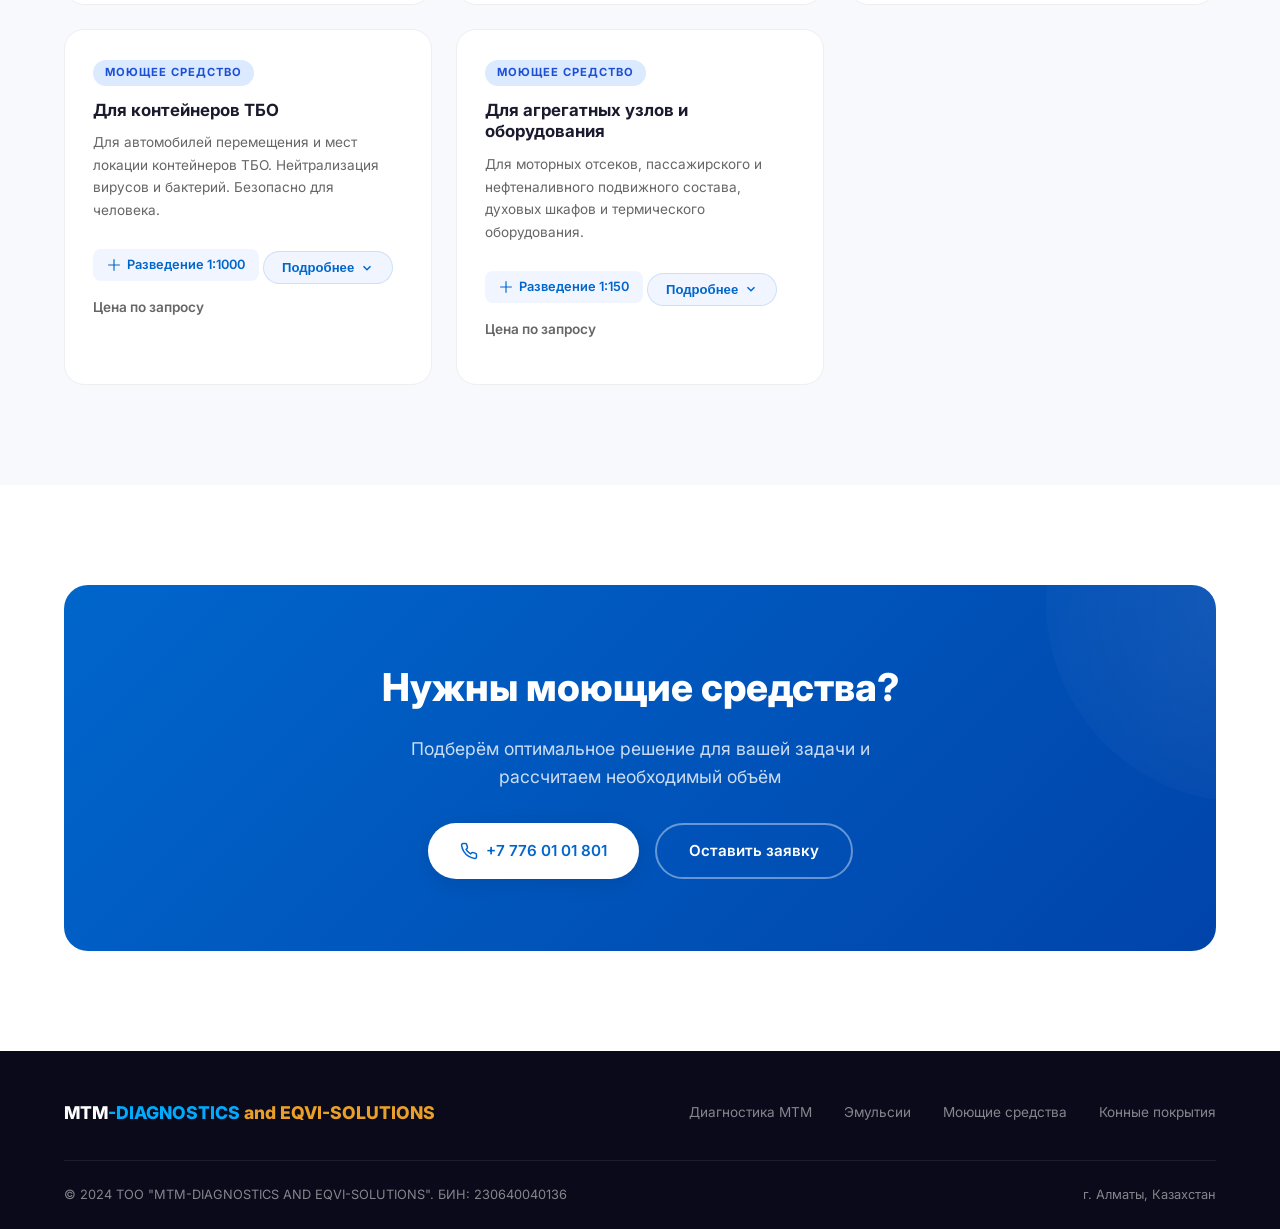
==== commit d27c6f47: "Корректировки по комментариям: 4 направления, конные покрытия, резервуары - Логотип: добавлено «and " ====
--- a/cleaning.html
+++ b/cleaning.html
@@ -13,12 +13,13 @@
 <!-- NAVBAR -->
 <nav class="navbar navbar-light" id="navbar">
     <div class="container">
-        <a href="index.html" class="nav-logo">MTM<span>-DIAGNOSTICS</span></a>
+        <a href="index.html" class="nav-logo">MTM<span>-DIAGNOSTICS</span> <span class="amber">and EQVI-SOLUTIONS</span></a>
         <ul class="nav-links">
             <li><a href="index.html">Главная</a></li>
+            <li><a href="diagnostics.html">Диагностика МТМ</a></li>
             <li><a href="emulsions.html">Эмульсии</a></li>
             <li><a href="cleaning.html" class="active">Моющие средства</a></li>
-            <li><a href="diagnostics.html">Диагностика</a></li>
+            <li><a href="equestrian.html">Конные покрытия</a></li>
         </ul>
         <a href="index.html#contacts" class="nav-cta">Связаться</a>
         <button class="nav-burger" onclick="toggleMenu()">
@@ -31,9 +32,10 @@
 <div class="mobile-menu" id="mobileMenu">
     <button class="mobile-close" onclick="toggleMenu()">&times;</button>
     <a href="index.html" onclick="toggleMenu()">Главная</a>
+    <a href="diagnostics.html" onclick="toggleMenu()">Диагностика МТМ</a>
     <a href="emulsions.html" onclick="toggleMenu()">Эмульсии</a>
     <a href="cleaning.html" onclick="toggleMenu()">Моющие средства</a>
-    <a href="diagnostics.html" onclick="toggleMenu()">Диагностика</a>
+    <a href="equestrian.html" onclick="toggleMenu()">Конные покрытия</a>
     <a href="index.html#contacts" onclick="toggleMenu()">Контакты</a>
 </div>
 
@@ -42,7 +44,7 @@
     <div class="container">
         <div class="hero-badge">Промышленная химия</div>
         <h1>Моющие <span class="highlight">средства</span></h1>
-        <p>Высокоэффективные моющие средства для городского хозяйства, промышленных объектов и автотранспорта. Безопасны для человека, животных и окружающей среды.</p>
+        <p>Высокоэффективные моющие средства для промышленной спецтехники, пассажирского и нефтеналивного подвижного состава поездов, для моторных отсеков, промышленных объектов, автотранспорта и городского хозяйства. Безопасны для человека, животных и окружающей среды.</p>
     </div>
 </section>
 
@@ -274,12 +276,12 @@
 <footer class="footer">
     <div class="container">
         <div class="footer-top">
-            <div class="footer-logo">MTM<span>-DIAGNOSTICS</span></div>
+            <div class="footer-logo">MTM<span>-DIAGNOSTICS</span> <span class="amber">and EQVI-SOLUTIONS</span></div>
             <ul class="footer-links">
-                <li><a href="index.html">Главная</a></li>
+                <li><a href="diagnostics.html">Диагностика МТМ</a></li>
                 <li><a href="emulsions.html">Эмульсии</a></li>
                 <li><a href="cleaning.html">Моющие средства</a></li>
-                <li><a href="diagnostics.html">Диагностика</a></li>
+                <li><a href="equestrian.html">Конные покрытия</a></li>
             </ul>
         </div>
         <div class="footer-bottom">
--- a/style.css
+++ b/style.css
@@ -122,6 +122,7 @@
 }
 .navbar.scrolled .nav-logo, .navbar.navbar-light .nav-logo { color: #0f0f23; }
 .nav-logo span { color: #00AAFF; }
+.nav-logo .amber { color: #eaa028; font-weight: 700; }
 .nav-links {
     display: flex;
     list-style: none;
@@ -347,8 +348,16 @@
     background: linear-gradient(165deg, #0a0a1a 0%, #0d2955 100%);
     color: #fff;
 }
-.direction-card-chem {
+.direction-card-emulsion {
     background: linear-gradient(165deg, #065f46 0%, #047857 50%, #059669 100%);
+    color: #fff;
+}
+.direction-card-cleaning {
+    background: linear-gradient(165deg, #1e3a5f 0%, #2563eb 100%);
+    color: #fff;
+}
+.direction-card-equestrian {
+    background: linear-gradient(165deg, #78350f 0%, #b45309 50%, #d97706 100%);
     color: #fff;
 }
 .direction-card::before {
@@ -520,7 +529,7 @@
 .diag-intro p { color: #555; max-width: 720px; line-height: 1.8; }
 .diag-cards {
     display: grid;
-    grid-template-columns: repeat(3, 1fr);
+    grid-template-columns: repeat(2, 1fr);
     gap: 24px;
     margin-bottom: 64px;
 }
@@ -1004,6 +1013,7 @@
     color: #fff;
 }
 .footer-logo span { color: #00AAFF; }
+.footer-logo .amber { color: #eaa028; }
 .footer-links {
     display: flex;
     gap: 32px;
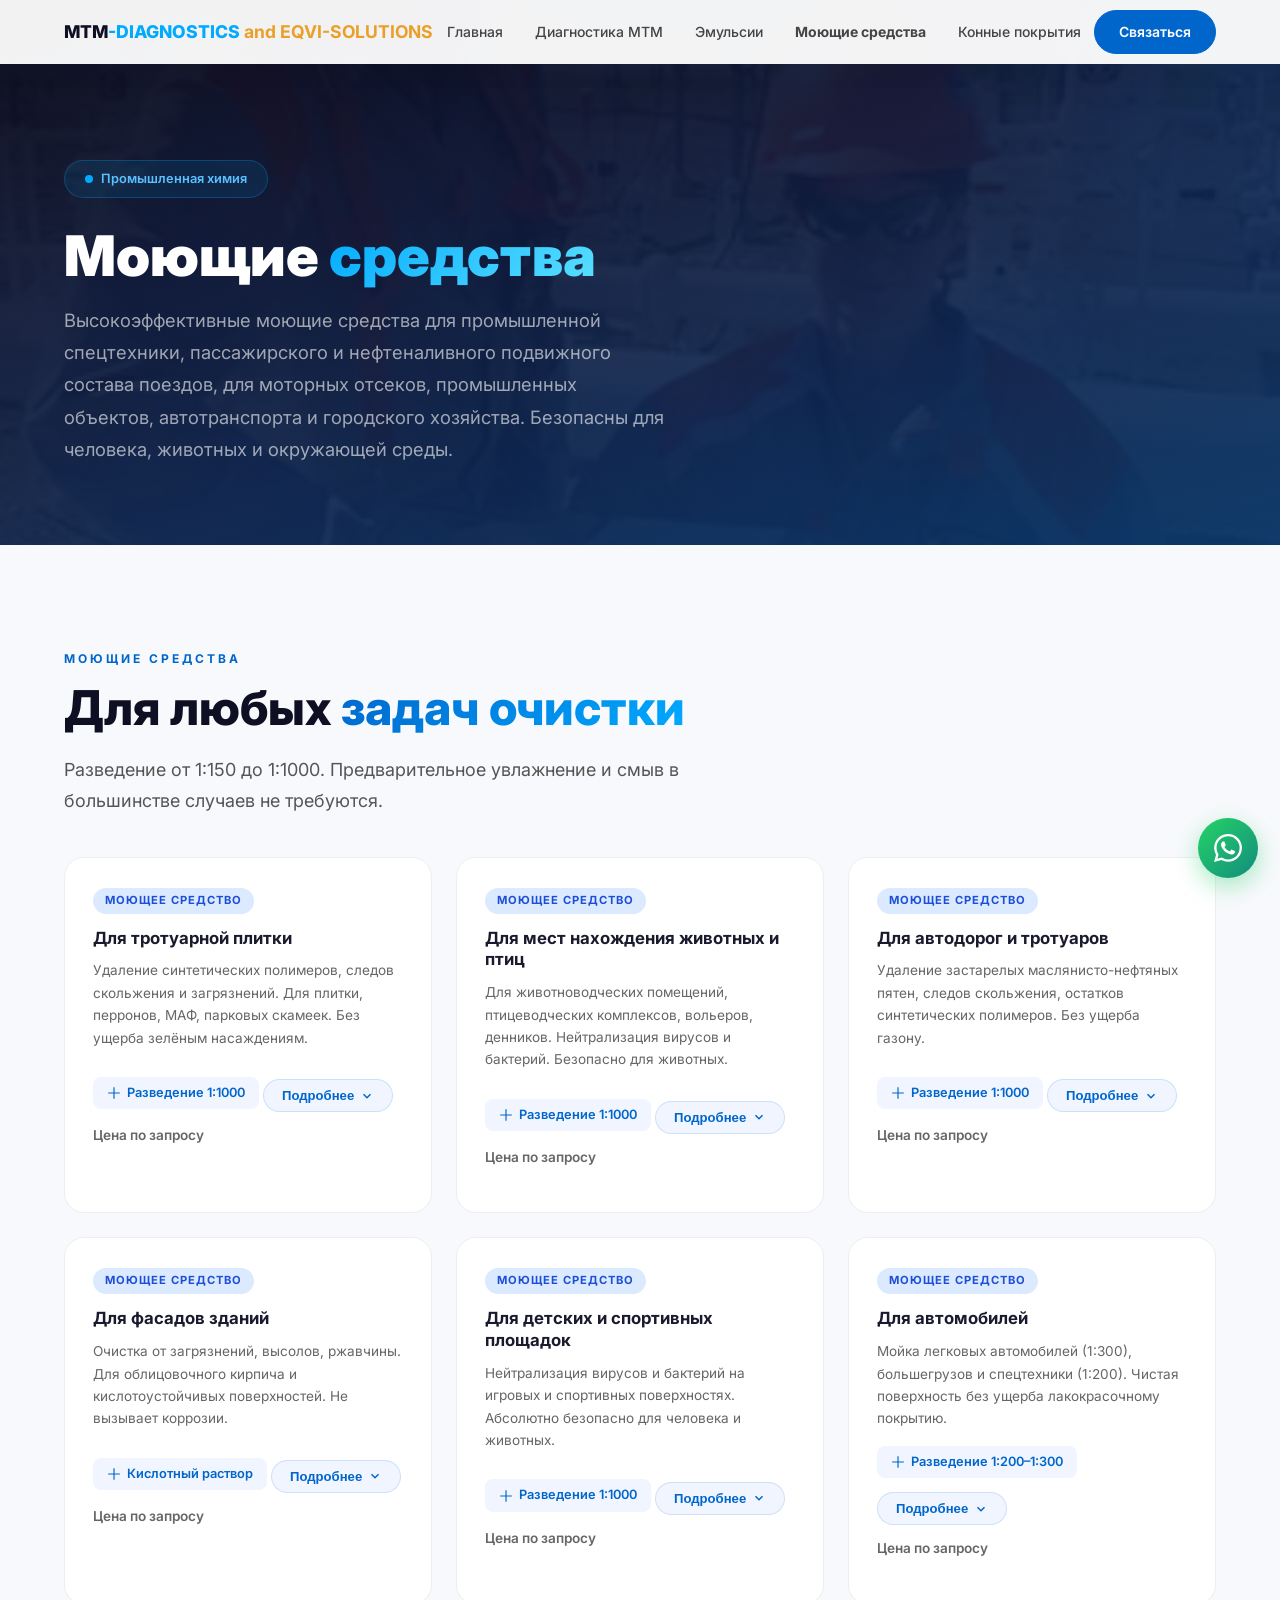
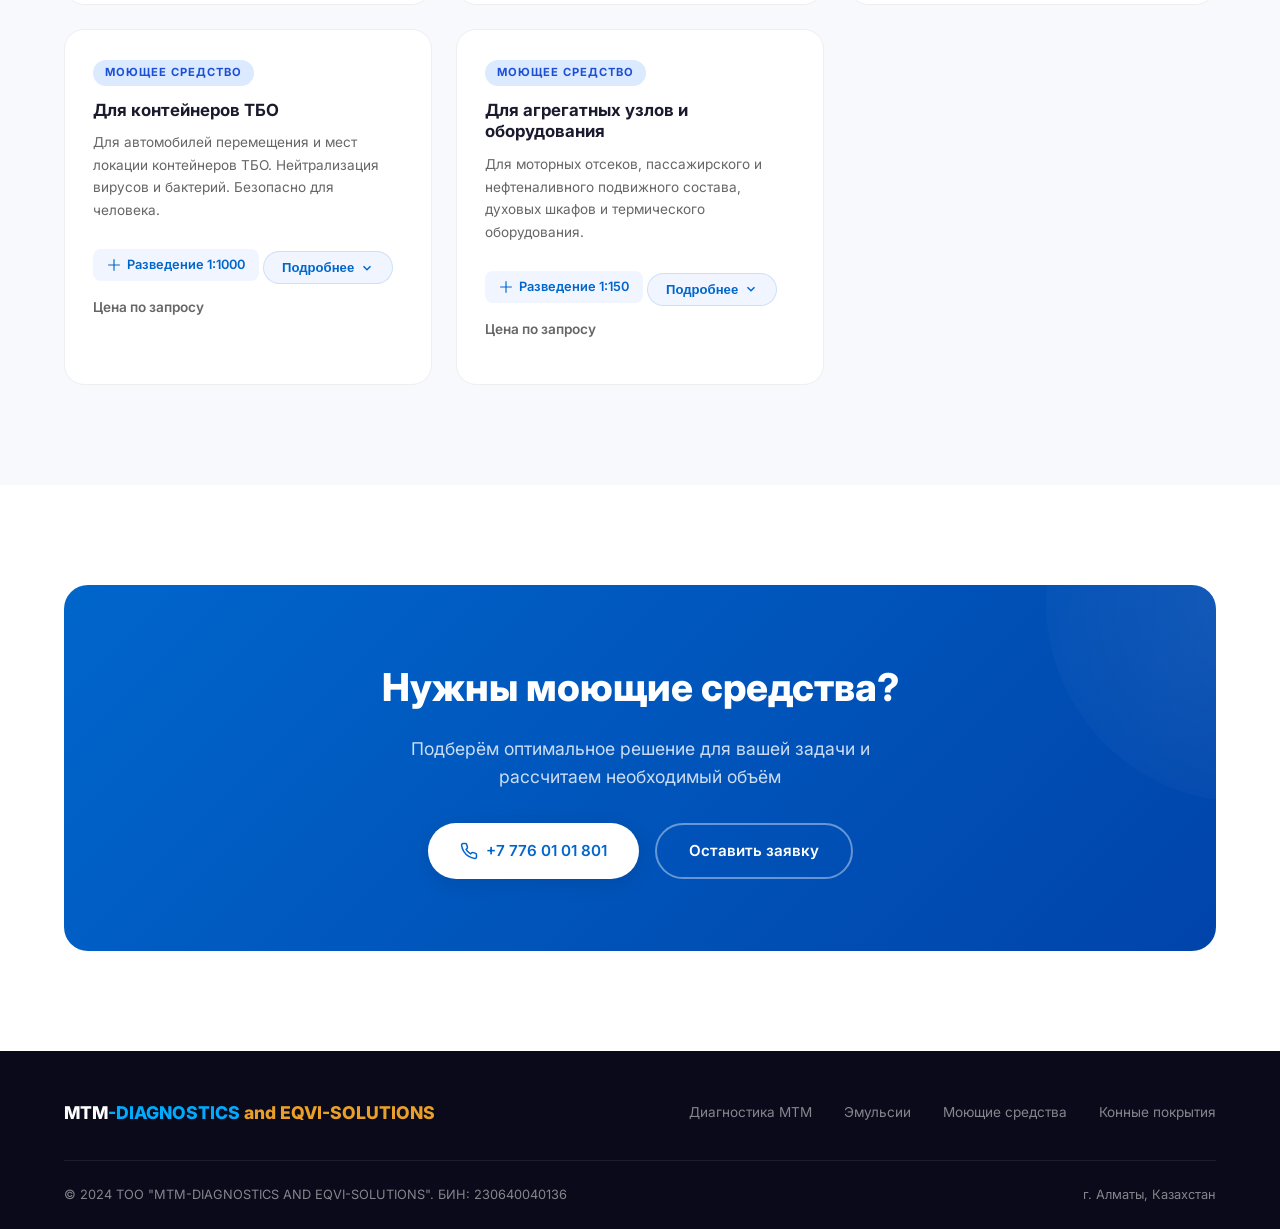
==== commit 728dbafc: "Полная мобильная адаптация + фото с парящими плашками — Импортированы 33 фото в папку photos/ с поня" ====
--- a/cleaning.html
+++ b/cleaning.html
@@ -4,7 +4,14 @@
     <meta charset="UTF-8">
     <meta name="viewport" content="width=device-width, initial-scale=1.0">
     <title>Моющие средства — MTM-DIAGNOSTICS AND EQVI-SOLUTIONS</title>
+    <meta name="description" content="Высокоэффективные моющие средства для промышленной спецтехники, ж/д подвижного состава, городского хозяйства, фасадов и автомобилей. Безопасны для людей и животных.">
+    <meta name="theme-color" content="#0066CC">
+    <meta property="og:title" content="Промышленные моющие средства">
+    <meta property="og:description" content="8 видов моющих средств для любых задач очистки. Разведение от 1:150 до 1:1000. Без вреда для зелёных насаждений.">
+    <meta property="og:image" content="photos/team-work.jpg">
+    <link rel="icon" type="image/svg+xml" href="data:image/svg+xml,%3Csvg xmlns='http://www.w3.org/2000/svg' viewBox='0 0 32 32'%3E%3Crect width='32' height='32' rx='6' fill='%230066CC'/%3E%3Ctext x='16' y='22' font-family='Arial,sans-serif' font-size='14' font-weight='800' text-anchor='middle' fill='white'%3EM%3C/text%3E%3C/svg%3E">
     <link rel="preconnect" href="https://fonts.googleapis.com">
+    <link rel="preconnect" href="https://fonts.gstatic.com" crossorigin>
     <link href="https://fonts.googleapis.com/css2?family=Inter:wght@300;400;500;600;700;800;900&display=swap" rel="stylesheet">
     <link rel="stylesheet" href="style.css">
 </head>
@@ -40,7 +47,8 @@
 </div>
 
 <!-- PAGE HERO -->
-<section class="page-hero">
+<section class="page-hero page-hero-with-img">
+    <div class="page-hero-img-bg" style="background-image:url('photos/team-work.jpg');"></div>
     <div class="container">
         <div class="hero-badge">Промышленная химия</div>
         <h1>Моющие <span class="highlight">средства</span></h1>
@@ -271,6 +279,11 @@
         </div>
     </div>
 </section>
+
+<!-- FLOATING CALL -->
+<a href="https://wa.me/77760101801" class="floating-call" aria-label="Написать в WhatsApp" target="_blank" rel="noopener">
+    <svg viewBox="0 0 24 24"><path d="M17.472 14.382c-.297-.149-1.758-.867-2.03-.967-.273-.099-.471-.148-.67.15-.197.297-.767.966-.94 1.164-.173.199-.347.223-.644.075-.297-.15-1.255-.463-2.39-1.475-.883-.788-1.48-1.761-1.653-2.059-.173-.297-.018-.458.13-.606.134-.133.298-.347.446-.52.149-.174.198-.298.297-.497.099-.198.05-.371-.025-.52-.075-.149-.669-1.612-.916-2.207-.242-.579-.487-.5-.669-.51-.173-.008-.371-.01-.57-.01-.198 0-.52.074-.792.372-.272.297-1.04 1.016-1.04 2.479 0 1.462 1.065 2.875 1.213 3.074.149.198 2.096 3.2 5.077 4.487.709.306 1.262.489 1.694.625.712.227 1.36.195 1.871.118.571-.085 1.758-.719 2.006-1.413.248-.694.248-1.289.173-1.413-.074-.124-.272-.198-.57-.347m-5.421 7.403h-.004a9.87 9.87 0 01-5.031-1.378l-.361-.214-3.741.982.998-3.648-.235-.374a9.86 9.86 0 01-1.51-5.26c.001-5.45 4.436-9.884 9.888-9.884 2.64 0 5.122 1.03 6.988 2.898a9.825 9.825 0 012.893 6.994c-.003 5.45-4.437 9.884-9.885 9.884m8.413-18.297A11.815 11.815 0 0012.05 0C5.495 0 .16 5.335.157 11.892c0 2.096.547 4.142 1.588 5.945L.057 24l6.305-1.654a11.882 11.882 0 005.683 1.448h.005c6.554 0 11.89-5.335 11.893-11.893a11.821 11.821 0 00-3.48-8.413z"/></svg>
+</a>
 
 <!-- FOOTER -->
 <footer class="footer">
--- a/style.css
+++ b/style.css
@@ -231,7 +231,7 @@
     50% { opacity: 0.5; transform: scale(1.5); }
 }
 .hero h1 {
-    font-size: clamp(2.5rem, 5.5vw, 4.5rem);
+    font-size: clamp(2.2rem, 4.5vw, 3.8rem);
     font-weight: 900;
     color: #fff;
     line-height: 1.1;
@@ -1064,33 +1064,576 @@
     border: none;
 }
 
+/* ===== PHOTO GALLERIES & FLOATING ===== */
+@keyframes float {
+    0%, 100% { transform: translateY(0px); }
+    50% { transform: translateY(-12px); }
+}
+@keyframes floatSlow {
+    0%, 100% { transform: translateY(0px) rotate(0deg); }
+    50% { transform: translateY(-8px) rotate(0.5deg); }
+}
+@keyframes floatReverse {
+    0%, 100% { transform: translateY(-6px); }
+    50% { transform: translateY(6px); }
+}
+
+/* Hero with image overlay */
+.hero-with-image {
+    position: relative;
+}
+.hero-image-bg {
+    position: absolute;
+    inset: 0;
+    z-index: 0;
+    opacity: 0.18;
+    background-size: cover;
+    background-position: center;
+    filter: saturate(1.1);
+}
+.hero-image-bg::after {
+    content: '';
+    position: absolute;
+    inset: 0;
+    background: linear-gradient(165deg, rgba(10,10,26,0.85) 0%, rgba(15,27,61,0.6) 50%, rgba(13,41,85,0.8) 100%);
+}
+
+/* Hero floating image (pipeline showcase) */
+.hero-showcase {
+    display: grid;
+    grid-template-columns: 1.1fr 0.9fr;
+    gap: 56px;
+    align-items: center;
+    width: 100%;
+}
+.hero-showcase-text { position: relative; z-index: 3; }
+.hero-showcase-img {
+    position: relative;
+    z-index: 2;
+    border-radius: 24px;
+    overflow: hidden;
+    box-shadow: 0 30px 80px rgba(0,0,0,0.55), 0 0 0 1px rgba(255,255,255,0.08);
+    animation: floatSlow 6s ease-in-out infinite;
+}
+.hero-showcase-img img {
+    width: 100%;
+    height: 100%;
+    object-fit: cover;
+    display: block;
+}
+.hero-showcase-img::before {
+    content: '';
+    position: absolute;
+    inset: 0;
+    background: linear-gradient(180deg, transparent 50%, rgba(10,10,26,0.4) 100%);
+    z-index: 2;
+    pointer-events: none;
+}
+.hero-showcase-img .img-plate {
+    position: absolute;
+    bottom: 16px;
+    left: 16px;
+    right: 16px;
+    z-index: 3;
+    background: rgba(10,10,26,0.7);
+    backdrop-filter: blur(14px);
+    border: 1px solid rgba(255,255,255,0.1);
+    border-radius: 14px;
+    padding: 12px 16px;
+    color: #fff;
+    font-size: 0.82rem;
+    font-weight: 500;
+    display: flex;
+    align-items: center;
+    gap: 10px;
+}
+.hero-showcase-img .img-plate-dot {
+    width: 8px;
+    height: 8px;
+    border-radius: 50%;
+    background: #00AAFF;
+    box-shadow: 0 0 8px #00AAFF;
+    animation: pulse 2s infinite;
+    flex-shrink: 0;
+}
+
+/* Photo card (floating with caption plate) */
+.photo-card {
+    position: relative;
+    border-radius: 20px;
+    overflow: hidden;
+    aspect-ratio: 4 / 3;
+    box-shadow: 0 12px 40px rgba(0,0,0,0.12);
+    transition: all 0.5s cubic-bezier(0.4, 0, 0.2, 1);
+    background: #f0f0f0;
+}
+.photo-card:hover {
+    transform: translateY(-10px) scale(1.02);
+    box-shadow: 0 24px 60px rgba(0,0,0,0.25);
+}
+.photo-card img {
+    width: 100%;
+    height: 100%;
+    object-fit: cover;
+    display: block;
+    transition: transform 0.7s ease;
+}
+.photo-card:hover img { transform: scale(1.08); }
+.photo-card::after {
+    content: '';
+    position: absolute;
+    inset: 0;
+    background: linear-gradient(180deg, transparent 40%, rgba(0,0,0,0.85) 100%);
+    pointer-events: none;
+    transition: opacity 0.3s;
+}
+.photo-card .photo-plate {
+    position: absolute;
+    bottom: 16px;
+    left: 16px;
+    right: 16px;
+    z-index: 3;
+    color: #fff;
+}
+.photo-card .photo-plate h4 {
+    font-size: 1.05rem;
+    font-weight: 700;
+    margin-bottom: 4px;
+    line-height: 1.3;
+}
+.photo-card .photo-plate p {
+    font-size: 0.82rem;
+    opacity: 0.85;
+    line-height: 1.4;
+}
+.photo-card .photo-tag-corner {
+    position: absolute;
+    top: 16px;
+    left: 16px;
+    z-index: 3;
+    padding: 6px 12px;
+    background: rgba(255,255,255,0.92);
+    backdrop-filter: blur(10px);
+    border-radius: 50px;
+    font-size: 0.7rem;
+    font-weight: 700;
+    text-transform: uppercase;
+    letter-spacing: 0.8px;
+    color: #0066CC;
+}
+
+/* Photo card variants */
+.photo-card.tag-warning .photo-tag-corner { color: #b91c1c; }
+.photo-card.tag-info .photo-tag-corner { color: #0066CC; }
+.photo-card.tag-equi .photo-tag-corner { color: #b45309; }
+
+/* Consequences gallery — accidents */
+.consequences-section {
+    background: linear-gradient(180deg, #fff 0%, #fef2f2 100%);
+}
+.consequences-intro {
+    max-width: 720px;
+    margin-bottom: 48px;
+}
+.consequences-intro p {
+    color: #555;
+    line-height: 1.8;
+    margin-top: 12px;
+}
+.consequences-grid {
+    display: grid;
+    grid-template-columns: repeat(3, 1fr);
+    gap: 20px;
+    margin-top: 32px;
+}
+.consequences-grid .photo-card {
+    aspect-ratio: 1 / 1;
+}
+.consequences-grid .photo-card:nth-child(odd) { animation: float 7s ease-in-out infinite; }
+.consequences-grid .photo-card:nth-child(even) { animation: floatReverse 8s ease-in-out infinite; }
+
+/* Tech showcase — schemes & equipment */
+.tech-showcase {
+    background: #f8f9fc;
+}
+.tech-grid {
+    display: grid;
+    grid-template-columns: 1.4fr 1fr;
+    gap: 40px;
+    margin-top: 48px;
+    align-items: center;
+}
+.tech-main-img {
+    position: relative;
+    border-radius: 24px;
+    overflow: hidden;
+    box-shadow: 0 16px 50px rgba(0,102,204,0.15);
+    background: #fff;
+    padding: 24px;
+    border: 1px solid rgba(0,102,204,0.08);
+    animation: floatSlow 7s ease-in-out infinite;
+}
+.tech-main-img img {
+    width: 100%;
+    border-radius: 16px;
+    display: block;
+}
+.tech-side {
+    display: flex;
+    flex-direction: column;
+    gap: 20px;
+}
+.tech-side-card {
+    background: #fff;
+    border-radius: 18px;
+    padding: 20px;
+    border: 1px solid rgba(0,102,204,0.08);
+    display: flex;
+    gap: 16px;
+    align-items: center;
+    box-shadow: 0 6px 24px rgba(0,0,0,0.04);
+    transition: all 0.3s;
+}
+.tech-side-card:hover {
+    transform: translateX(6px);
+    box-shadow: 0 12px 32px rgba(0,102,204,0.12);
+    border-color: rgba(0,102,204,0.2);
+}
+.tech-side-card img {
+    width: 110px;
+    height: 90px;
+    object-fit: cover;
+    border-radius: 12px;
+    flex-shrink: 0;
+}
+.tech-side-card h4 {
+    font-size: 0.95rem;
+    font-weight: 700;
+    margin-bottom: 4px;
+    color: #0f0f23;
+}
+.tech-side-card p {
+    font-size: 0.8rem;
+    color: #666;
+    line-height: 1.5;
+}
+
+/* Object cards with image (diagnostic objects) */
+.diag-card-with-img {
+    padding: 0;
+    overflow: hidden;
+    display: flex;
+    flex-direction: column;
+}
+.diag-card-img {
+    width: 100%;
+    height: 180px;
+    overflow: hidden;
+    position: relative;
+}
+.diag-card-img img {
+    width: 100%;
+    height: 100%;
+    object-fit: cover;
+    transition: transform 0.6s ease;
+}
+.diag-card-with-img:hover .diag-card-img img { transform: scale(1.08); }
+.diag-card-img::after {
+    content: '';
+    position: absolute;
+    inset: 0;
+    background: linear-gradient(180deg, transparent 60%, rgba(0,0,0,0.3) 100%);
+}
+.diag-card-content { padding: 28px 28px 32px; flex: 1; display: flex; flex-direction: column; }
+
+/* Equestrian gallery */
+.equi-gallery-grid {
+    display: grid;
+    grid-template-columns: repeat(2, 1fr);
+    gap: 24px;
+    margin-top: 32px;
+}
+.equi-gallery-grid .photo-card {
+    aspect-ratio: 16 / 10;
+}
+.equi-gallery-grid .photo-card .photo-tag-corner { color: #b45309; }
+.equi-gallery-grid .photo-card:nth-child(odd) { animation: float 8s ease-in-out infinite; }
+.equi-gallery-grid .photo-card:nth-child(even) { animation: floatReverse 9s ease-in-out infinite; }
+
+.equi-feature-row {
+    display: grid;
+    grid-template-columns: 1fr 1fr;
+    gap: 48px;
+    align-items: center;
+    margin-top: 64px;
+}
+.equi-feature-row-reverse .equi-feature-img { order: 2; }
+.equi-feature-row-reverse .equi-feature-text { order: 1; }
+.equi-feature-img {
+    position: relative;
+    border-radius: 24px;
+    overflow: hidden;
+    box-shadow: 0 20px 60px rgba(180,83,9,0.18);
+    aspect-ratio: 4 / 3;
+    animation: floatSlow 7s ease-in-out infinite;
+}
+.equi-feature-img img {
+    width: 100%;
+    height: 100%;
+    object-fit: cover;
+}
+.equi-feature-img .corner-plate {
+    position: absolute;
+    bottom: 20px;
+    left: 20px;
+    background: rgba(180,83,9,0.94);
+    color: #fff;
+    padding: 12px 18px;
+    border-radius: 12px;
+    backdrop-filter: blur(10px);
+    font-size: 0.85rem;
+    font-weight: 600;
+}
+.equi-feature-text h3 {
+    font-size: clamp(1.4rem, 2.5vw, 1.9rem);
+    font-weight: 800;
+    color: #0f0f23;
+    margin-bottom: 16px;
+    line-height: 1.2;
+}
+.equi-feature-text p {
+    color: #555;
+    line-height: 1.8;
+    font-size: 1rem;
+    margin-bottom: 14px;
+}
+
+/* Floating photo strip on index */
+.photo-strip {
+    background: #fff;
+    padding: 80px 0;
+    overflow: hidden;
+}
+.photo-strip-grid {
+    display: grid;
+    grid-template-columns: repeat(4, 1fr);
+    gap: 16px;
+}
+.photo-strip-grid .photo-card {
+    aspect-ratio: 3 / 4;
+    border-radius: 18px;
+}
+.photo-strip-grid .photo-card:nth-child(1) { animation: float 6s ease-in-out infinite; }
+.photo-strip-grid .photo-card:nth-child(2) { animation: floatReverse 7s ease-in-out infinite; transform: translateY(20px); }
+.photo-strip-grid .photo-card:nth-child(3) { animation: float 8s ease-in-out infinite; }
+.photo-strip-grid .photo-card:nth-child(4) { animation: floatReverse 7.5s ease-in-out infinite; transform: translateY(20px); }
+
+/* Diagnostics page hero with image */
+.page-hero-with-img {
+    position: relative;
+}
+.page-hero-img-bg {
+    position: absolute;
+    inset: 0;
+    z-index: 0;
+    background-size: cover;
+    background-position: center;
+    opacity: 0.25;
+}
+.page-hero-img-bg::after {
+    content: '';
+    position: absolute;
+    inset: 0;
+    background: linear-gradient(165deg, rgba(10,10,26,0.85) 0%, rgba(15,27,61,0.7) 60%, rgba(13,41,85,0.85) 100%);
+}
+.page-hero-with-img .container { position: relative; z-index: 2; }
+
+/* Equi page hero with image */
+.equi-hero-img-bg::after {
+    background: linear-gradient(165deg, rgba(45,24,16,0.88) 0%, rgba(120,53,15,0.72) 50%, rgba(180,83,9,0.85) 100%);
+}
+
 /* ===== RESPONSIVE ===== */
+@media (max-width: 1100px) {
+    .hero-showcase { grid-template-columns: 1fr; gap: 40px; }
+    .hero-showcase-img { max-width: 560px; margin: 0 auto; }
+    .tech-grid { grid-template-columns: 1fr; gap: 32px; }
+    .equi-feature-row { grid-template-columns: 1fr; gap: 32px; }
+}
 @media (max-width: 1024px) {
+    .container { padding: 0 20px; }
+    .section { padding: 80px 0; }
     .hero-stats { grid-template-columns: repeat(2, 1fr); gap: 24px; }
     .diag-cards { grid-template-columns: repeat(2, 1fr); }
     .about-grid { grid-template-columns: 1fr; gap: 40px; }
     .adv-grid { grid-template-columns: 1fr; }
     .directions-grid { grid-template-columns: 1fr; }
-}
-@media (max-width: 768px) {
-    .section { padding: 64px 0; }
+    .consequences-grid { grid-template-columns: repeat(2, 1fr); }
+    .equi-gallery-grid { grid-template-columns: repeat(2, 1fr); }
+    .photo-strip-grid { grid-template-columns: repeat(2, 1fr); gap: 20px; }
+    .photo-strip-grid .photo-card { aspect-ratio: 4 / 3; }
+}
+@media (max-width: 820px) {
     .nav-links, .nav-cta { display: none; }
     .nav-burger { display: flex; }
-    .hero-stats { grid-template-columns: repeat(2, 1fr); }
-    .diag-cards { grid-template-columns: 1fr; }
-    .equip-grid { grid-template-columns: repeat(2, 1fr); }
-    .products-grid { grid-template-columns: 1fr; }
-    .geo-grid { grid-template-columns: 1fr; }
-    .contacts-grid { grid-template-columns: 1fr; }
+    .navbar { padding: 12px 0; }
+    .navbar.scrolled, .navbar.navbar-light { padding: 8px 0; }
+    .nav-logo { font-size: 0.85rem; }
+    .nav-logo span { display: inline; }
+}
+@media (max-width: 768px) {
+    html { font-size: 15px; }
+    .container { padding: 0 16px; }
+    .section { padding: 56px 0; }
+    .section-title { font-size: clamp(1.6rem, 6vw, 2.2rem); }
+    .section-subtitle { font-size: 1rem; }
+    .section-label { font-size: 0.7rem; letter-spacing: 2px; }
+
+    /* Hero */
+    .hero { min-height: auto; }
+    .hero-content { padding: 100px 0 60px; }
+    .hero h1 { font-size: clamp(1.9rem, 7vw, 2.6rem); margin-bottom: 18px; }
+    .hero p { font-size: 1rem; margin-bottom: 28px; }
+    .hero-buttons { gap: 12px; margin-bottom: 40px; }
+    .hero-buttons .btn { padding: 12px 22px; font-size: 0.88rem; flex: 1; min-width: 140px; justify-content: center; }
+    .hero-stats { grid-template-columns: repeat(2, 1fr); padding-top: 32px; gap: 20px; }
+    .hero-stat-value { font-size: 1.6rem; }
+    .hero-stat-label { font-size: 0.72rem; }
+
+    /* Page hero */
+    .page-hero { padding: 120px 0 60px; }
+    .page-hero h1 { font-size: clamp(1.7rem, 6.5vw, 2.4rem); }
+    .page-hero p { font-size: 1rem; }
+
+    /* Cards */
+    .diag-cards { grid-template-columns: 1fr; gap: 16px; }
+    .equip-grid { grid-template-columns: repeat(2, 1fr); gap: 16px; }
+    .products-grid { grid-template-columns: 1fr; gap: 16px; }
+    .product-card { padding: 22px; }
+    .geo-grid { grid-template-columns: 1fr; gap: 32px; }
+    .contacts-grid { grid-template-columns: 1fr; gap: 32px; }
     .form-row { grid-template-columns: 1fr; }
-    .advantages { padding: 40px 24px; }
-    .footer-top { flex-direction: column; gap: 24px; }
-    .footer-bottom { flex-direction: column; gap: 8px; }
-    .cta-box { padding: 48px 24px; }
+    .contact-form { padding: 24px; }
+    .advantages { padding: 36px 22px; border-radius: 18px; }
+    .advantages h3 { font-size: 1.4rem; margin-bottom: 28px; }
+    .footer { padding: 36px 0 20px; }
+    .footer-top { flex-direction: column; gap: 24px; align-items: flex-start; }
+    .footer-links { flex-wrap: wrap; gap: 16px 20px; }
+    .footer-bottom { flex-direction: column; gap: 8px; align-items: flex-start; text-align: left; }
+    .cta-box { padding: 40px 22px; border-radius: 18px; }
+    .cta-box h2 { font-size: 1.6rem; }
+    .cta-box p { font-size: 0.95rem; }
+    .cta-buttons { flex-direction: column; gap: 12px; }
+    .cta-buttons .btn { width: 100%; justify-content: center; }
     .sub-directions { grid-template-columns: 1fr; }
+    .direction-card { padding: 32px 24px; }
+    .direction-card h3 { font-size: 1.25rem; }
+    .direction-card p { font-size: 0.9rem; }
+
+    /* Photo galleries on mobile */
+    .consequences-grid { grid-template-columns: repeat(2, 1fr); gap: 12px; }
+    .consequences-grid .photo-card .photo-plate h4 { font-size: 0.88rem; }
+    .consequences-grid .photo-card .photo-plate p { font-size: 0.7rem; }
+    .equi-gallery-grid { grid-template-columns: 1fr; gap: 16px; }
+    .photo-strip { padding: 56px 0; }
+    .photo-strip-grid { grid-template-columns: repeat(2, 1fr); gap: 12px; }
+    .photo-strip-grid .photo-card { aspect-ratio: 1 / 1; transform: none !important; }
+    .tech-side-card img { width: 80px; height: 70px; }
+    .tech-side-card { padding: 14px; gap: 12px; }
+    .equi-feature-img { aspect-ratio: 3 / 2; }
+    .equi-feature-row-reverse .equi-feature-img { order: 1; }
+    .equi-feature-row-reverse .equi-feature-text { order: 2; }
+    .hero-showcase-img .img-plate { font-size: 0.75rem; padding: 10px 12px; }
+
+    /* Disable some animations on mobile to reduce jank */
+    .hero-showcase-img,
+    .tech-main-img,
+    .equi-feature-img,
+    .consequences-grid .photo-card,
+    .equi-gallery-grid .photo-card { animation: none; }
+
+    /* Mobile menu */
+    .mobile-menu { gap: 18px; }
+    .mobile-menu a { font-size: 1.15rem; }
 }
 @media (max-width: 480px) {
-    .hero-stats { grid-template-columns: 1fr 1fr; gap: 16px; }
+    .hero-stats { grid-template-columns: 1fr 1fr; gap: 14px; padding-top: 24px; }
+    .hero-stat-value { font-size: 1.4rem; }
     .equip-grid { grid-template-columns: 1fr; }
     .about-features { grid-template-columns: 1fr; }
-}
+    .nav-logo { font-size: 0.78rem; }
+    .nav-logo span:first-of-type { display: none; }
+    .nav-burger { padding: 6px; }
+    .hero-content { padding: 90px 0 50px; }
+    .hero-buttons { flex-direction: column; }
+    .hero-buttons .btn { width: 100%; }
+    .hero-badge { font-size: 0.72rem; padding: 6px 14px; margin-bottom: 18px; }
+    .consequences-grid { grid-template-columns: 1fr; }
+    .photo-card { aspect-ratio: 16 / 11; }
+    .photo-strip-grid { grid-template-columns: 1fr; }
+    .photo-strip-grid .photo-card { aspect-ratio: 16 / 10; }
+    .contact-info-card { padding: 18px; gap: 12px; }
+    .contact-icon { width: 44px; height: 44px; }
+    .form-group input,
+    .form-group textarea,
+    .form-group select { padding: 11px 14px; font-size: 0.95rem; }
+    .footer-logo { font-size: 0.95rem; }
+    .footer-links a { font-size: 0.8rem; }
+    .geo-chip { font-size: 0.78rem; padding: 7px 13px; }
+    .hero-showcase-img .img-plate { bottom: 10px; left: 10px; right: 10px; padding: 8px 12px; }
+}
+@media (max-width: 360px) {
+    html { font-size: 14px; }
+    .container { padding: 0 14px; }
+    .nav-cta { display: none !important; }
+    .footer-bottom span { font-size: 0.72rem; }
+}
+
+/* Reduced motion */
+@media (prefers-reduced-motion: reduce) {
+    *, *::before, *::after {
+        animation-duration: 0.01ms !important;
+        animation-iteration-count: 1 !important;
+        transition-duration: 0.01ms !important;
+    }
+}
+
+/* ===== FLOATING CALL BUTTON ===== */
+.floating-call {
+    position: fixed;
+    bottom: 22px;
+    right: 22px;
+    width: 60px;
+    height: 60px;
+    border-radius: 50%;
+    background: linear-gradient(135deg, #25d366 0%, #128c7e 100%);
+    box-shadow: 0 8px 24px rgba(37,211,102,0.4), 0 0 0 0 rgba(37,211,102,0.7);
+    display: flex;
+    align-items: center;
+    justify-content: center;
+    z-index: 998;
+    color: #fff;
+    transition: transform 0.3s;
+    animation: callPulse 2.5s infinite;
+}
+.floating-call:hover { transform: scale(1.1); }
+.floating-call svg { width: 28px; height: 28px; fill: #fff; }
+@keyframes callPulse {
+    0% { box-shadow: 0 8px 24px rgba(37,211,102,0.4), 0 0 0 0 rgba(37,211,102,0.5); }
+    70% { box-shadow: 0 8px 24px rgba(37,211,102,0.4), 0 0 0 18px rgba(37,211,102,0); }
+    100% { box-shadow: 0 8px 24px rgba(37,211,102,0.4), 0 0 0 0 rgba(37,211,102,0); }
+}
+@media (max-width: 480px) {
+    .floating-call { width: 52px; height: 52px; bottom: 16px; right: 16px; }
+    .floating-call svg { width: 24px; height: 24px; }
+}
+
+/* ===== ACCESSIBILITY ===== */
+:focus-visible {
+    outline: 3px solid #00AAFF;
+    outline-offset: 2px;
+    border-radius: 4px;
+}
+button, a {
+    -webkit-tap-highlight-color: rgba(0,170,255,0.2);
+}
